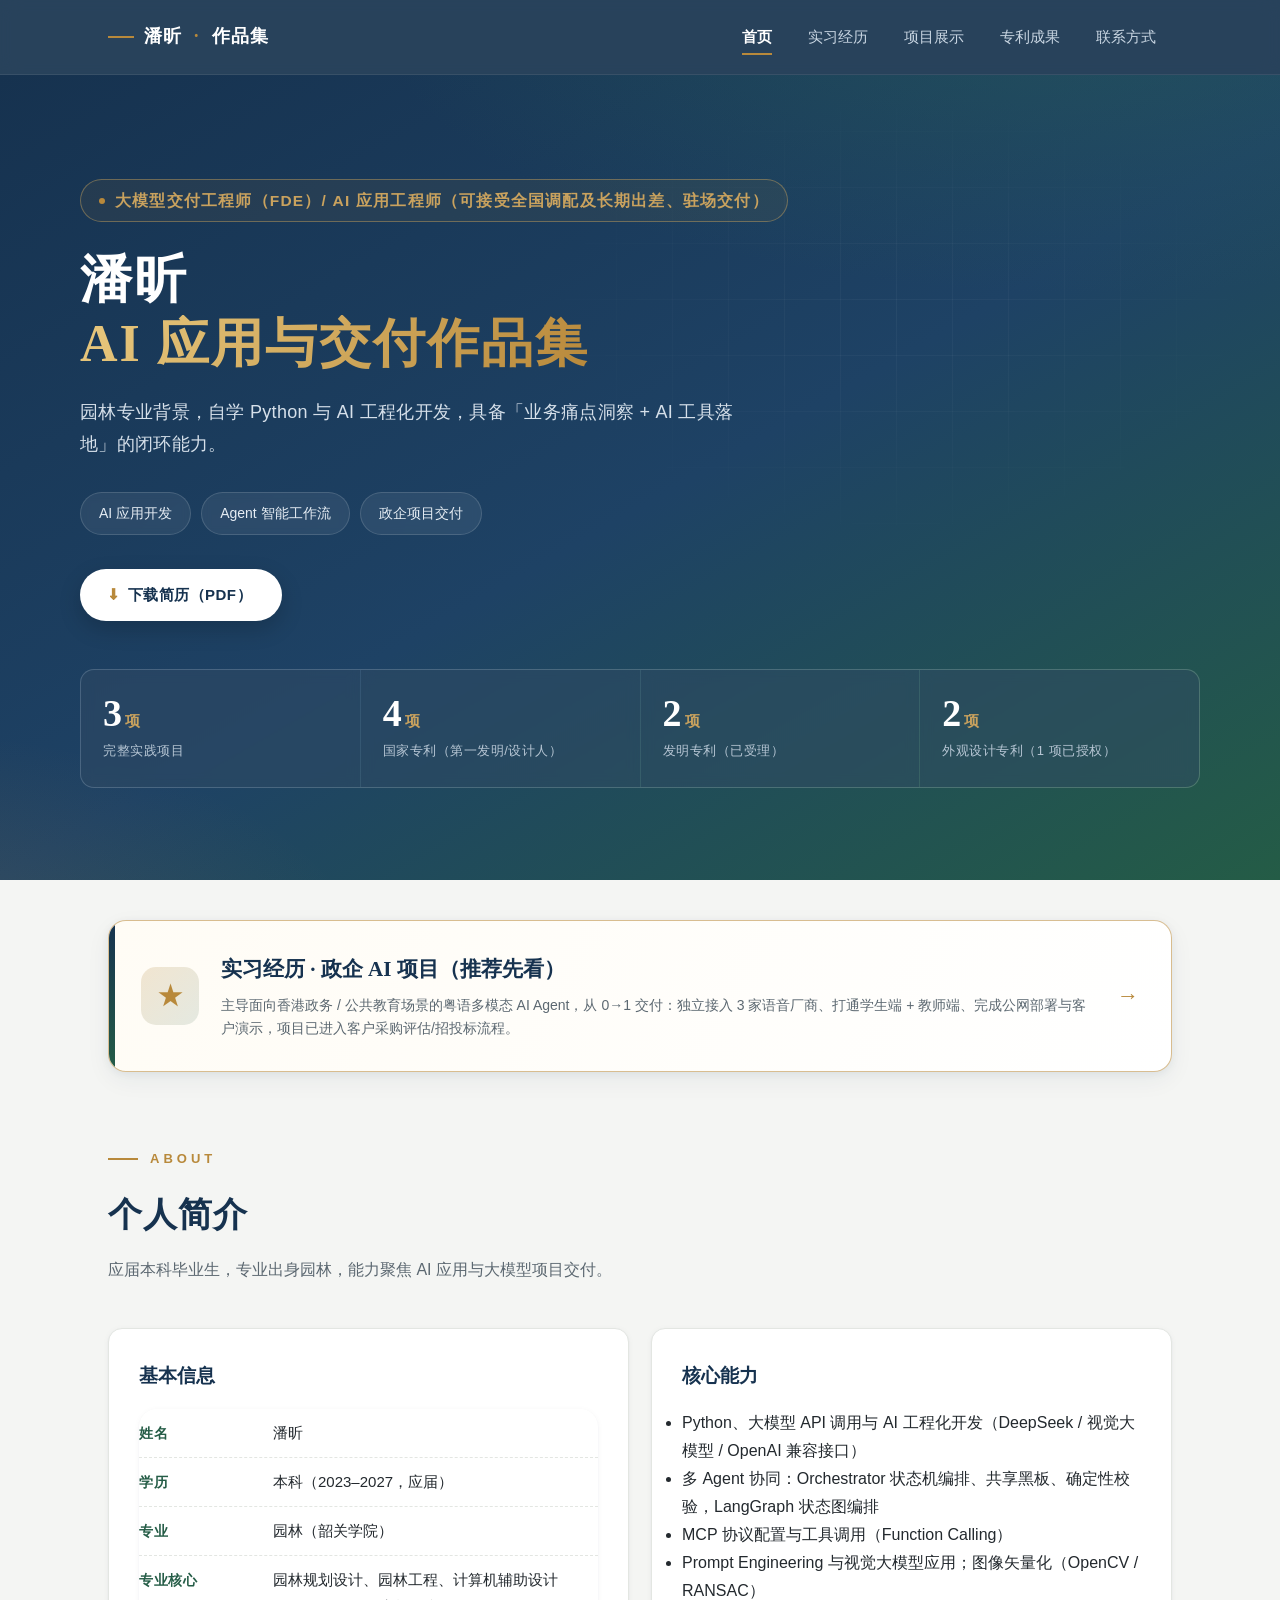
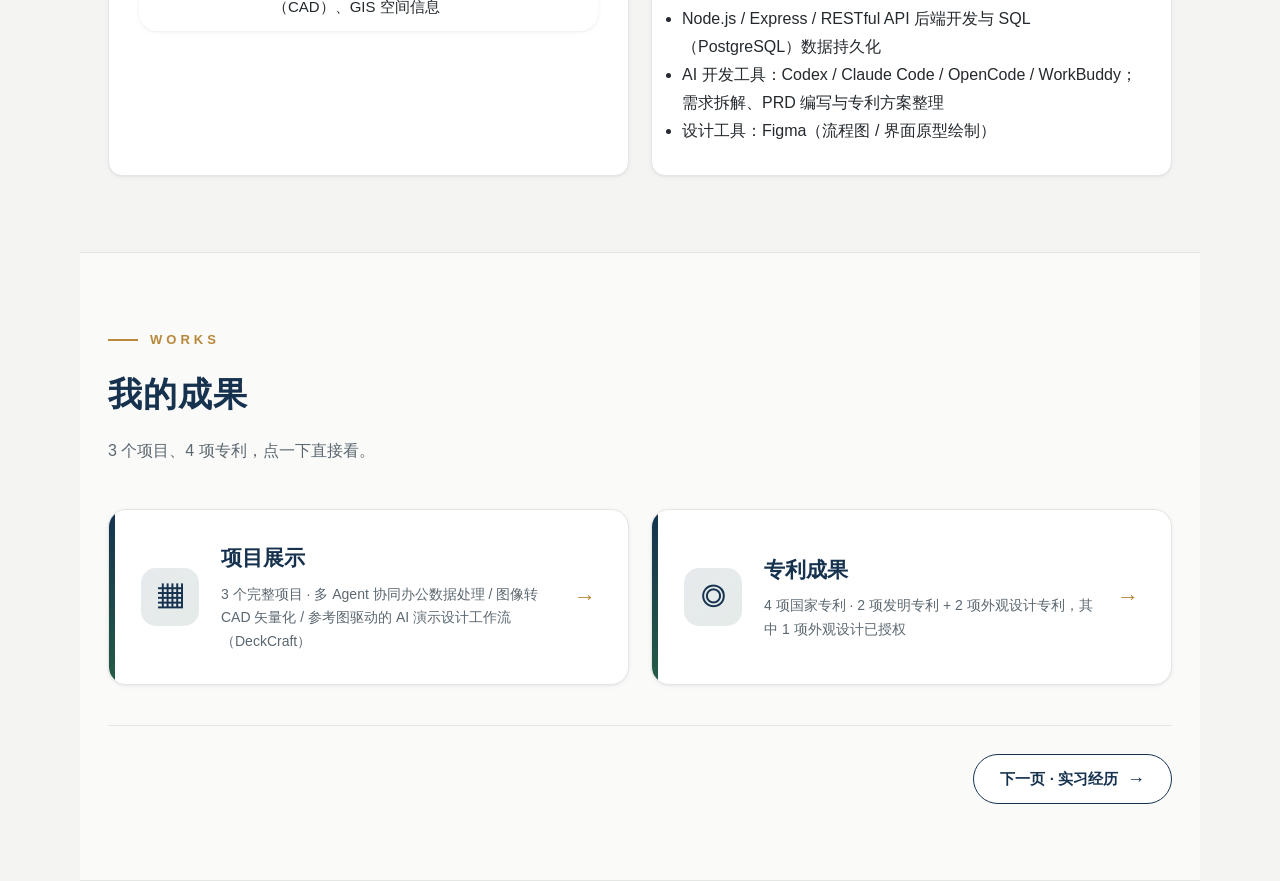
==== index.html @ 8ccd8de8 "Add files via upload" ====
<!DOCTYPE html>
<html lang="zh-CN">
<head>
<meta charset="UTF-8">
<meta name="viewport" content="width=device-width, initial-scale=1.0">
<title>潘昕 · AI 应用与交付作品集</title>
<link rel="stylesheet" href="style.css">
</head>
<body>

<nav class="nav">
  <div class="nav-inner">
    <div class="brand">潘昕<span>·</span>作品集</div>
    <div class="nav-links">
      <a href="index.html" class="active">首页</a>
      <a href="internship.html">实习经历</a>
      <a href="projects.html">项目展示</a>
      <a href="patents.html">专利成果</a>
      <a href="contact.html">联系方式</a>
    </div>
    <span class="page-ind">首页</span>
  </div>
</nav>

<header class="hero">
  <div class="hero-inner">
    <span class="tag">大模型交付工程师（FDE）/ AI 应用工程师（可接受全国调配及长期出差、驻场交付）</span>
    <h1>潘昕<br><span class="accent">AI 应用与交付作品集</span></h1>
    <p class="lead">园林专业背景，自学 Python 与 AI 工程化开发，具备「业务痛点洞察 + AI 工具落地」的闭环能力。</p>
    <div class="keys">
      <span>AI 应用开发</span>
      <span>Agent 智能工作流</span>
      <span>政企项目交付</span>
    </div>
    <div class="hero-actions">
      <a class="hero-btn" href="resume.pdf" download><span class="ic">⬇</span> 下载简历（PDF）</a>
    </div>
    <div class="facts">
      <div><div class="n">3<em>项</em></div><div class="l">完整实践项目</div></div>
      <div><div class="n">4<em>项</em></div><div class="l">国家专利（第一发明/设计人）</div></div>
      <div><div class="n">2<em>项</em></div><div class="l">发明专利（已受理）</div></div>
      <div><div class="n">2<em>项</em></div><div class="l">外观设计专利（1 项已授权）</div></div>
    </div>
  </div>
</header>

<section class="section reveal" style="padding-top:40px;padding-bottom:0;">
  <a class="entry-card" href="internship.html" style="border-color:rgba(184,137,59,.55);box-shadow:var(--shadow-md);background:linear-gradient(120deg,#FFFCF5,#FFFFFF);">
    <div class="ec-ico" style="background:linear-gradient(135deg,rgba(184,137,59,.2),rgba(36,92,70,.12));color:var(--gold);">&#9733;</div>
    <div class="ec-body">
      <h3>实习经历 · 政企 AI 项目（推荐先看）</h3>
      <p>主导面向香港政务 / 公共教育场景的粤语多模态 AI Agent，从 0→1 交付：独立接入 3 家语音厂商、打通学生端 + 教师端、完成公网部署与客户演示，项目已进入客户采购评估/招投标流程。</p>
    </div>
    <div class="ec-arw">&rarr;</div>
  </a>
</section>

<section class="section reveal">
  <div class="section-head">
    <div class="kicker">ABOUT</div>
    <h2>个人简介</h2>
    <p class="sub">应届本科毕业生，专业出身园林，能力聚焦 AI 应用与大模型项目交付。</p>
  </div>

  <div class="grid-2">
    <div class="card">
      <h3 style="color:var(--blue);margin-bottom:16px;font-family:var(--serif);font-size:19px;">基本信息</h3>
      <div class="project basic" style="border:none;margin:0;background:transparent;"><div class="pbody" style="padding:0;">
        <div class="row"><div class="lab">姓名</div><div class="val">潘昕</div></div>
        <div class="row"><div class="lab">学历</div><div class="val">本科（2023–2027，应届）</div></div>
        <div class="row"><div class="lab">专业</div><div class="val">园林（韶关学院）</div></div>
        <div class="row"><div class="lab">专业核心</div><div class="val">园林规划设计、园林工程、计算机辅助设计（CAD）、GIS 空间信息</div></div>
      </div></div>
    </div>
    <div class="card">
      <h3 style="color:var(--blue);margin-bottom:16px;font-family:var(--serif);font-size:19px;">核心能力</h3>
      <ul style="margin-left:0;">
        <li>Python、大模型 API 调用与 AI 工程化开发（DeepSeek / 视觉大模型 / OpenAI 兼容接口）</li>
        <li>多 Agent 协同：Orchestrator 状态机编排、共享黑板、确定性校验，LangGraph 状态图编排</li>
        <li>MCP 协议配置与工具调用（Function Calling）</li>
        <li>Prompt Engineering 与视觉大模型应用；图像矢量化（OpenCV / RANSAC）</li>
        <li>Node.js / Express / RESTful API 后端开发与 SQL（PostgreSQL）数据持久化</li>
        <li>AI 开发工具：Codex / Claude Code / OpenCode / WorkBuddy；需求拆解、PRD 编写与专利方案整理</li>
        <li>设计工具：Figma（流程图 / 界面原型绘制）</li>
      </ul>
    </div>
  </div>
</section>

<section class="section reveal" style="background:rgba(255,255,255,.55);border-top:1px solid var(--line);border-bottom:1px solid var(--line);">
  <div class="section-head">
    <div class="kicker">WORKS</div>
    <h2>我的成果</h2>
    <p class="sub">3 个项目、4 项专利，点一下直接看。</p>
  </div>
  <div class="entry-cards">
    <a class="entry-card" href="projects.html">
      <div class="ec-ico">▦</div>
      <div class="ec-body">
        <h3>项目展示</h3>
        <p>3 个完整项目 · 多 Agent 协同办公数据处理 / 图像转 CAD 矢量化 / 参考图驱动的 AI 演示设计工作流（DeckCraft）</p>
      </div>
      <div class="ec-arw">→</div>
    </a>
    <a class="entry-card" href="patents.html">
      <div class="ec-ico">◎</div>
      <div class="ec-body">
        <h3>专利成果</h3>
        <p>4 项国家专利 · 2 项发明专利 + 2 项外观设计专利，其中 1 项外观设计已授权</p>
      </div>
      <div class="ec-arw">→</div>
    </a>
  </div>

  <div class="back-home" style="display:flex;justify-content:flex-end;">
    <a href="internship.html">下一页 · 实习经历 <span class="arw">→</span></a>
  </div>
</section>

<script>
// 滚动显现
(function(){
  var els=document.querySelectorAll('.reveal');
  if(!('IntersectionObserver' in window)){els.forEach(function(e){e.classList.add('in');});return;}
  var io=new IntersectionObserver(function(es){
    es.forEach(function(x){if(x.isIntersecting){x.target.classList.add('in');io.unobserve(x.target);}});
  },{threshold:.12});
  els.forEach(function(e){io.observe(e);});
})();
</script>

<nav class="bottom-nav">
  <a href="index.html" class="active"><span class="bi">⌂</span>首页</a>
  <a href="internship.html"><span class="bi">◈</span>实习</a>
  <a href="projects.html"><span class="bi">▦</span>项目</a>
  <a href="patents.html"><span class="bi">◎</span>专利</a>
  <a href="contact.html"><span class="bi">✉</span>联系</a>
</nav>

</body>
</html>
---- style.css ----
/* ============================================================
   潘昕 · AI 应用开发作品集（市场版）  设计系统
   风格：照搬国企作品集「深蓝 #16324F / 墨绿 #245C46 / 金 #B8893B / 米白底」
   说明：类名与市场站 HTML 一致，仅替换视觉定义；国企站文件未改动
   ============================================================ */
:root{
  --blue:#16324F;
  --blue-2:#1F4468;
  --blue-soft:#2A5578;
  --green:#245C46;
  --green-2:#2E7057;
  --gold:#B8893B;
  --gold-soft:#C9A25E;
  --bg:#F4F5F3;
  --bg-warm:#FAF8F4;
  --card:#FFFFFF;
  --line:#E3E6E2;
  --line-soft:#EDEFEA;
  --text:#23292E;
  --muted:#5C6871;
  --muted-2:#8B95A0;
  --maxw:1120px;
  --radius:14px;
  --serif:"Noto Serif SC","Source Han Serif SC","SimSun",Georgia,"Times New Roman",serif;
  --sans:"Microsoft YaHei","PingFang SC","Hiragino Sans GB","Source Han Sans CN",sans-serif;
  --shadow-sm:0 1px 2px rgba(22,50,79,.05),0 1px 6px rgba(22,50,79,.04);
  --shadow-md:0 2px 8px rgba(22,50,79,.06),0 8px 24px rgba(22,50,79,.06);
  --shadow-lg:0 6px 18px rgba(22,50,79,.08),0 18px 48px rgba(22,50,79,.10);
}
*{box-sizing:border-box;margin:0;padding:0;}
html{scroll-behavior:smooth;}
body{
  font-family:var(--sans);
  color:var(--text);
  background:var(--bg);
  line-height:1.75;
  -webkit-font-smoothing:antialiased;
  text-rendering:optimizeLegibility;
}
a{color:inherit;text-decoration:none;}
img{max-width:100%;display:block;}
::selection{background:var(--blue);color:#fff;}

/* ============ 顶部导航 ============ */
.nav{
  position:sticky;top:0;z-index:60;
  background:rgba(22,50,79,.92);
  backdrop-filter:blur(10px) saturate(140%);
  -webkit-backdrop-filter:blur(10px) saturate(140%);
  border-bottom:1px solid rgba(255,255,255,.08);
}
.nav-inner{
  max-width:var(--maxw);margin:0 auto;
  display:flex;align-items:center;justify-content:space-between;
  padding:15px 28px;
}
.brand{
  color:#fff;font-size:18px;font-weight:700;letter-spacing:1px;
  font-family:var(--serif);display:flex;align-items:center;gap:10px;
}
.brand::before{
  content:"";width:26px;height:2px;background:var(--gold);display:inline-block;
}
.brand span{color:var(--gold);margin:0 2px;}
.nav-links{display:flex;gap:4px;}
.nav-links a{
  position:relative;color:#C9D6E2;font-size:15px;padding:9px 16px;border-radius:8px;
  transition:color .25s;
}
.nav-links a::after{
  content:"";position:absolute;left:16px;right:16px;bottom:4px;height:2px;
  background:var(--gold);transform:scaleX(0);transform-origin:left;
  transition:transform .28s cubic-bezier(.2,.7,.3,1);
}
.nav-links a:hover{color:#fff;}
.nav-links a:hover::after,.nav-links a.active::after{transform:scaleX(1);}
.nav-links a.active{color:#fff;font-weight:600;}

/* ============ Hero 首页主视觉 ============ */
.hero{
  position:relative;overflow:hidden;color:#fff;
  background:
    radial-gradient(1200px 500px at 85% -10%,rgba(46,112,87,.35),transparent 60%),
    radial-gradient(900px 420px at -10% 110%,rgba(184,137,59,.18),transparent 55%),
    linear-gradient(150deg,#16324F 0%,#1E4265 52%,#245C46 100%);
  padding:104px 28px 92px;
}
.hero::before{
  content:"";position:absolute;inset:0;pointer-events:none;
  background-image:
    linear-gradient(rgba(255,255,255,.045) 1px,transparent 1px),
    linear-gradient(90deg,rgba(255,255,255,.045) 1px,transparent 1px);
  background-size:56px 56px;
  mask-image:radial-gradient(closest-side at 70% 30%,#000,transparent);
}
.hero-inner{max-width:var(--maxw);margin:0 auto;position:relative;}
.hero .tag{
  display:inline-flex;align-items:center;gap:10px;font-size:15.5px;letter-spacing:1.2px;
  color:var(--gold-soft);font-weight:600;
  border:1px solid rgba(200,162,94,.45);
  padding:7px 18px;border-radius:999px;margin-bottom:26px;background:rgba(184,137,59,.08);
}
.hero .tag::before{content:"";width:6px;height:6px;border-radius:50%;background:var(--gold);}
.hero h1{
  font-family:var(--serif);
  font-size:52px;line-height:1.22;font-weight:800;letter-spacing:2px;
}
.hero h1 .accent{
  background:linear-gradient(120deg,#E8C87E,#B8893B);
  -webkit-background-clip:text;background-clip:text;color:transparent;
}
.hero p.lead{
  font-size:18px;color:#D6E0EA;margin-top:22px;max-width:660px;font-weight:300;letter-spacing:.3px;
}
.hero .keys{display:flex;flex-wrap:wrap;gap:10px;margin-top:32px;}
.hero .keys span{
  background:rgba(255,255,255,.07);border:1px solid rgba(255,255,255,.14);
  color:#E6EDF4;font-size:14px;padding:8px 18px;border-radius:999px;
  backdrop-filter:blur(4px);transition:.25s;
}
.hero .keys span:hover{background:rgba(255,255,255,.14);border-color:rgba(200,162,94,.5);}
.hero .facts{
  display:grid;grid-template-columns:repeat(4,1fr);gap:1px;
  margin-top:48px;background:rgba(255,255,255,.10);
  border:1px solid rgba(255,255,255,.10);border-radius:var(--radius);
  overflow:hidden;
}
.hero .facts>div{
  background:rgba(22,50,79,.42);backdrop-filter:blur(6px);
  padding:24px 22px;transition:background .3s;
}
.hero .facts>div:hover{background:rgba(36,92,70,.5);}
.hero .facts .n{
  font-family:var(--serif);font-size:38px;font-weight:800;color:#fff;line-height:1;
  display:flex;align-items:baseline;gap:3px;
}
.hero .facts .n em{font-style:normal;font-size:15px;color:var(--gold-soft);font-family:var(--sans);font-weight:600;}
.hero .facts .l{font-size:13px;color:#B7C6D4;margin-top:8px;letter-spacing:.5px;}

/* ============ 通用区块 ============ */
.section{max-width:var(--maxw);margin:0 auto;padding:76px 28px;}
.section-head{margin-bottom:44px;max-width:760px;}
.section-head .kicker{
  color:var(--gold);font-size:13px;letter-spacing:4px;font-weight:700;
  display:flex;align-items:center;gap:12px;
}
.section-head .kicker::before{content:"";width:30px;height:2px;background:var(--gold);}
.section-head h2{
  font-family:var(--serif);font-size:34px;color:var(--blue);
  margin-top:14px;font-weight:800;letter-spacing:1px;
}
.section-head .sub{color:var(--muted);margin-top:12px;font-size:16px;}

/* ============ 卡片 ============ */
.card{
  background:var(--card);border:1px solid var(--line);border-radius:var(--radius);
  padding:30px;box-shadow:var(--shadow-sm);transition:box-shadow .3s,transform .3s;
}
.card:hover{box-shadow:var(--shadow-md);}
.grid-2{display:grid;grid-template-columns:repeat(2,1fr);gap:22px;}
.grid-3{display:grid;grid-template-columns:repeat(3,1fr);gap:20px;}
.grid-4{display:grid;grid-template-columns:repeat(4,1fr);gap:18px;}

/* 能力矩阵 */
.ability{
  background:var(--card);border:1px solid var(--line);border-radius:var(--radius);
  padding:28px 26px;box-shadow:var(--shadow-sm);position:relative;overflow:hidden;
  transition:transform .3s,box-shadow .3s;
}
.ability::before{
  content:"";position:absolute;top:0;left:0;right:0;height:3px;
  background:linear-gradient(90deg,var(--blue),var(--green));
  transform:scaleX(0);transform-origin:left;transition:transform .35s;
}
.ability:hover{transform:translateY(-4px);box-shadow:var(--shadow-md);}
.ability:hover::before{transform:scaleX(1);}
.ability .ico{
  width:50px;height:50px;border-radius:12px;display:flex;align-items:center;
  justify-content:center;font-size:20px;margin-bottom:18px;font-weight:800;
  background:linear-gradient(135deg,rgba(22,50,79,.1),rgba(36,92,70,.12));
  color:var(--blue);font-family:var(--serif);
}
.ability h3{font-size:17px;color:var(--blue);margin-bottom:9px;font-weight:700;}
.ability p{font-size:14px;color:var(--muted);line-height:1.7;}

/* ============ 项目区块（左侧锚点） ============ */
.project{
  position:relative;background:var(--card);border:1px solid var(--line);
  border-radius:18px;overflow:hidden;margin-bottom:40px;box-shadow:var(--shadow-sm);
  transition:box-shadow .35s;
}
.project:hover{box-shadow:var(--shadow-lg);}
.project::before{
  content:"";position:absolute;top:0;bottom:0;left:0;width:6px;
  background:linear-gradient(180deg,var(--blue),var(--green));
}
.project .ph{
  display:flex;align-items:center;gap:20px;
  padding:28px 34px 22px;
  background:linear-gradient(120deg,#16324F 0%,#1E4265 70%,#20504A 100%);
  color:#fff;position:relative;overflow:hidden;
}
.project .ph::after{
  content:"";position:absolute;right:-40px;top:-40px;width:180px;height:180px;border-radius:50%;
  background:radial-gradient(circle,rgba(184,137,59,.25),transparent 70%);
}
.project .ph .no{
  font-family:var(--serif);font-size:52px;font-weight:800;line-height:.9;
  color:transparent;-webkit-text-stroke:1.5px rgba(232,200,126,.85);
  flex-shrink:0;
}
.project .ph h3{font-family:var(--serif);font-size:23px;font-weight:800;letter-spacing:.5px;position:relative;z-index:1;}
.project .ph .ptag{
  margin-left:auto;font-size:12.5px;color:#D4C39A;letter-spacing:1px;
  border:1px solid rgba(212,195,154,.4);padding:5px 14px;border-radius:999px;
  background:rgba(184,137,59,.1);flex-shrink:0;position:relative;z-index:1;
}
.project .pbody{padding:30px 34px 34px;}

/* 信息行 */
.project .row{
  display:grid;grid-template-columns:118px 1fr;gap:16px;
  padding:11px 0;border-bottom:1px dashed var(--line);
}
.project .row:last-of-type{border-bottom:none;}
.project .row .lab{
  font-size:13.5px;font-weight:700;color:var(--green);
  display:flex;align-items:flex-start;gap:8px;padding-top:2px;letter-spacing:.5px;
}
.project .row .lab::before{
  content:"";width:7px;height:7px;border-radius:2px;background:var(--gold);
  margin-top:7px;flex-shrink:0;transform:rotate(45deg);
}
/* 基本信息卡：仅去除左侧竖线与标签金块，文字保留 */
.basic::before{display:none;}
.basic .row .lab::before{display:none;}
.project .row .val{font-size:15px;color:var(--text);}
.project ul{margin:6px 0 0 4px;list-style:none;}
.project ul li{
  font-size:15px;color:var(--text);margin:6px 0;padding-left:20px;position:relative;
}
.project ul li::before{
  content:"▸";position:absolute;left:0;color:var(--gold);font-weight:700;
}

/* 图片 / 视频 */
.imgs{display:grid;grid-template-columns:repeat(2,1fr);gap:18px;margin-top:26px;}
.imgs.single{grid-template-columns:1fr;}
.img-box{
  border:1px solid var(--line);border-radius:12px;overflow:hidden;background:#fff;
  box-shadow:var(--shadow-sm);transition:transform .3s,box-shadow .3s;
}
.img-box:hover{transform:translateY(-3px);box-shadow:var(--shadow-md);}
.img-box img{display:block;width:100%;height:auto;max-height:460px;object-fit:contain;background:#F0F2EE;}
.img-box figcaption{
  font-size:13px;color:var(--muted);padding:10px 14px;background:var(--bg-warm);
  border-top:1px solid var(--line-soft);display:flex;align-items:center;gap:8px;
}
.img-box figcaption::before{content:"";width:5px;height:5px;border-radius:50%;background:var(--green);}
.video-box{
  margin-top:26px;border:1px solid var(--line);border-radius:12px;overflow:hidden;
  background:#0C1B2A;box-shadow:var(--shadow-md);
}
.video-box video{display:block;width:100%;height:auto;max-height:520px;background:#000;}
.video-box figcaption{
  font-size:13px;color:#9DB0C2;padding:11px 16px;background:#0C1B2A;
  border-top:1px solid rgba(255,255,255,.08);display:flex;align-items:center;gap:8px;
}
.video-box figcaption::before{content:"▶";color:var(--gold-soft);font-size:11px;}

/* 下载按钮 */
.dl-btn{
  display:inline-flex;align-items:center;gap:9px;margin-top:16px;
  color:#fff;background:linear-gradient(120deg,var(--green),var(--green-2));
  font-size:14px;font-weight:700;padding:11px 24px;border-radius:999px;
  transition:transform .25s,box-shadow .25s;box-shadow:0 4px 12px rgba(36,92,70,.25);
}
.dl-btn:hover{transform:translateY(-2px);box-shadow:0 8px 20px rgba(36,92,70,.32);}
.dl-btn .ic{font-size:15px;}

/* 返回首页 */
.back-home{margin-top:40px;padding-top:28px;border-top:1px solid var(--line);text-align:center;}
.back-home a{
  display:inline-flex;align-items:center;gap:9px;
  color:var(--blue);font-size:15px;font-weight:700;
  padding:11px 26px;border:1.5px solid var(--blue);border-radius:999px;
  transition:.25s;background:#fff;
}
.back-home a:hover{background:var(--blue);color:#fff;transform:translateY(-2px);box-shadow:var(--shadow-md);}
.back-home a .arw{font-size:18px;line-height:1;font-weight:400;}

/* ============ 专利卡片 ============ */
.patent{
  display:grid;grid-template-columns:76px 1fr;gap:22px;align-items:start;
  background:var(--card);border:1px solid var(--line);border-radius:var(--radius);
  padding:26px 30px;margin-bottom:18px;box-shadow:var(--shadow-sm);
  position:relative;overflow:hidden;transition:transform .3s,box-shadow .3s;
}
.patent::after{
  content:"";position:absolute;top:0;right:0;width:120px;height:100%;
  background:linear-gradient(90deg,transparent,rgba(184,137,59,.05));pointer-events:none;
}
.patent:hover{transform:translateY(-3px);box-shadow:var(--shadow-md);}
.patent .badge{
  width:76px;height:76px;border-radius:16px;
  background:linear-gradient(135deg,rgba(184,137,59,.16),rgba(184,137,59,.06));
  border:1.5px solid rgba(184,137,59,.4);
  color:var(--gold);font-weight:800;font-size:26px;font-family:var(--serif);
  display:flex;align-items:center;justify-content:center;
}
.patent h3{font-size:18px;color:var(--blue);font-family:var(--serif);font-weight:800;letter-spacing:.3px;}
.patent .meta{font-size:14px;color:var(--muted);margin-top:8px;line-height:1.7;}
.patent .meta b{color:var(--green);font-weight:700;}
.patent .meta .ano{
  font-family:var(--serif);color:var(--blue);font-weight:700;letter-spacing:.5px;
}
.patent .desc{font-size:14.5px;color:var(--text);margin-top:11px;line-height:1.75;}

/* 分组小标题 */
.group-title{
  font-family:var(--serif);color:var(--blue);font-size:21px;font-weight:800;
  margin:12px 0 20px;display:flex;align-items:center;gap:14px;letter-spacing:.5px;
}
.group-title::after{content:"";flex:1;height:1px;background:linear-gradient(90deg,var(--line),transparent);}
.group-title .cnt{
  font-family:var(--sans);font-size:12.5px;color:var(--gold);font-weight:700;
  background:rgba(184,137,59,.12);padding:4px 12px;border-radius:999px;letter-spacing:1px;
}

/* ============ 联系页 ============ */
.contact-card{
  background:var(--card);border:1px solid var(--line);border-radius:18px;
  padding:44px 40px;max-width:660px;margin:0 auto;text-align:center;
  box-shadow:var(--shadow-md);position:relative;overflow:hidden;
}
.contact-card::before{
  content:"";position:absolute;top:0;left:0;right:0;height:5px;
  background:linear-gradient(90deg,var(--blue),var(--green),var(--gold));
}
.contact-card .avatar{
  width:92px;height:92px;border-radius:50%;margin:0 auto 20px;
  background:linear-gradient(135deg,var(--blue),var(--green));color:#fff;
  display:flex;align-items:center;justify-content:center;font-size:36px;font-weight:800;
  font-family:var(--serif);box-shadow:0 8px 24px rgba(22,50,79,.28);
  border:3px solid #fff;outline:1.5px solid var(--line);
}
.contact-card h2{font-family:var(--serif);font-size:30px;color:var(--blue);font-weight:800;letter-spacing:2px;}
.contact-card .role{color:var(--gold);font-size:14px;font-weight:700;margin-top:8px;letter-spacing:1.5px;}
.contact-card .line{
  font-size:16px;color:var(--text);margin:0;padding:13px 0;
  border-bottom:1px dashed var(--line);display:flex;justify-content:center;gap:4px;
}
.contact-card .line:last-of-type{border-bottom:none;}
.contact-card .line b{color:var(--muted-2);font-weight:600;display:inline-block;width:92px;text-align:right;margin-right:14px;font-size:14px;letter-spacing:1px;}
.contact-card .line span,.contact-card .line a{flex:0 1 auto;text-align:left;}
.contact-card a.mail{color:var(--blue);border-bottom:1.5px solid var(--gold);font-weight:600;transition:.2s;}
.contact-card a.mail:hover{color:var(--gold);}

/* 自评卡 */
.quote-card{
  max-width:660px;margin:26px auto 0;background:var(--bg-warm);
  border:1px solid var(--line);border-left:5px solid var(--green);
  border-radius:12px;padding:28px 30px;box-shadow:var(--shadow-sm);
}
.quote-card h3{
  color:var(--green);font-family:var(--serif);font-size:18px;font-weight:800;
  margin-bottom:12px;display:flex;align-items:center;gap:10px;letter-spacing:1px;
}
.quote-card h3::before{content:"“";font-size:34px;color:var(--gold);line-height:0;font-family:var(--serif);}
.quote-card p{font-size:15px;color:var(--text);line-height:1.9;}

/* CTA 按钮 */
.cta{
  display:inline-flex;align-items:center;gap:10px;
  background:linear-gradient(120deg,var(--blue),var(--blue-2));color:#fff;
  padding:16px 40px;border-radius:12px;font-size:16px;font-weight:700;letter-spacing:1px;
  box-shadow:0 8px 24px rgba(22,50,79,.28);transition:transform .28s,box-shadow .28s;
}
.cta:hover{transform:translateY(-3px);box-shadow:0 14px 34px rgba(22,50,79,.36);}
.cta .arw{transition:transform .28s;}
.cta:hover .arw{transform:translateX(5px);}

/* ============ 页脚 ============ */
.footer{
  background:var(--blue);color:#9FB0C0;font-size:13px;text-align:center;
  padding:30px 28px;letter-spacing:.5px;border-top:3px solid var(--gold);
}
.footer b{color:#DCE6EF;font-weight:600;}

/* ============ 滚动显现动效 ============ */
.reveal{opacity:0;transform:translateY(24px);transition:opacity .7s ease,transform .7s ease;}
.reveal.in{opacity:1;transform:none;}

/* ============ 响应式 ============ */
@media (max-width:880px){
  .hero{padding:72px 22px 60px;}
  .hero h1{font-size:36px;}
  .hero .facts{grid-template-columns:repeat(2,1fr);}
  .section{padding:56px 20px;}
  .section-head h2{font-size:27px;}
  .grid-2,.grid-3,.grid-4{grid-template-columns:1fr;}
  .imgs{grid-template-columns:1fr;}
  .project .ph{flex-wrap:wrap;gap:12px;padding:24px 22px 18px;}
  .project .ph .no{font-size:40px;}
  .project .ph h3{font-size:19px;}
  .project .pbody{padding:24px 22px 26px;}
  .project .row{grid-template-columns:1fr;gap:5px;padding:12px 0;}
  .patent{grid-template-columns:1fr;gap:16px;}
  .patent .badge{width:60px;height:60px;font-size:22px;}
  .nav-links a{padding:8px 10px;font-size:13px;}
  .contact-card{padding:34px 24px;}
  .contact-card .line{flex-direction:column;text-align:center;gap:2px;}
  .contact-card .line b{width:auto;text-align:center;margin-right:0;}
}

/* ============ 打印样式（央国企 HR 可能打印） ============ */
@media print{
  .nav,.bottom-nav,.back-home,.dl-btn,.cta{display:none !important;}
  body{background:#fff;color:#000;}
  .hero{background:#16324F !important;-webkit-print-color-adjust:exact;print-color-adjust:exact;padding:40px 0;}
  .section{padding:24px 0;}
  .project,.card,.patent,.contact-card{box-shadow:none;border:1px solid #bbb;break-inside:avoid;}
  .reveal{opacity:1 !important;transform:none !important;}
  a{color:#000;}
}

/* ============ 技术栈 chip（深蓝+金主题补充，市场站「技术实现」用） ============ */
.techchips{display:flex;flex-wrap:wrap;gap:8px;margin-top:4px;}
.techchips .chip{
  font-size:13px;font-weight:600;color:var(--blue);
  background:rgba(22,50,79,.06);
  border:1px solid rgba(22,50,79,.18);
  padding:5px 13px;border-radius:999px;
  transition:background .25s,border-color .25s,color .25s;
}
.techchips .chip:hover{background:rgba(184,137,59,.12);border-color:rgba(184,137,59,.5);color:var(--green);}

/* 项目首图（深蓝+金主题；市场站已按需移除该元素，保留规则以防残留） */
.project .heroimg{margin:22px 0 4px;}
.project .heroimg img{width:100%;height:auto;max-height:520px;object-fit:contain;border-radius:12px;background:#fff;border:1px solid var(--line);}

/* ============ 首页成果入口大卡 ============ */
.entry-cards{display:grid;grid-template-columns:repeat(2,1fr);gap:22px;}
.entry-card{
  position:relative;display:flex;align-items:center;gap:22px;
  background:var(--card);border:1px solid var(--line);border-radius:18px;
  padding:30px 32px;box-shadow:var(--shadow-sm);color:inherit;text-decoration:none;
  overflow:hidden;transition:transform .3s,box-shadow .3s;
}
.entry-card::before{
  content:"";position:absolute;left:0;top:0;bottom:0;width:6px;
  background:linear-gradient(180deg,var(--blue),var(--green));
}
.entry-card:hover{transform:translateY(-4px);box-shadow:var(--shadow-lg);}
.entry-card .ec-ico{
  flex-shrink:0;width:58px;height:58px;border-radius:15px;
  display:flex;align-items:center;justify-content:center;
  font-size:24px;font-weight:800;color:var(--blue);font-family:var(--serif);
  background:linear-gradient(135deg,rgba(22,50,79,.1),rgba(36,92,70,.12));
}
.entry-card .ec-body{flex:1;min-width:0;}
.entry-card h3{font-family:var(--serif);font-size:21px;color:var(--blue);font-weight:800;margin-bottom:6px;}
.entry-card p{font-size:14px;color:var(--muted);line-height:1.7;}
.entry-card .ec-arw{margin-left:auto;font-size:22px;color:var(--gold);flex-shrink:0;transition:transform .3s;}
.entry-card:hover .ec-arw{transform:translateX(6px);}

/* ============ 移动端底部导航（桌面隐藏，手机显示） ============ */
.bottom-nav{
  display:none;position:fixed;left:0;right:0;bottom:0;z-index:80;
  background:rgba(22,50,79,.97);backdrop-filter:blur(10px);-webkit-backdrop-filter:blur(10px);
  border-top:1px solid rgba(255,255,255,.1);
  padding:6px 10px calc(6px + env(safe-area-inset-bottom,0px));
}
.bottom-nav a{
  flex:1;display:flex;flex-direction:column;align-items:center;gap:3px;
  color:#9FB0C0;font-size:12px;padding:8px 0;text-decoration:none;border-radius:10px;
  transition:color .2s;
}
.bottom-nav a .bi{font-size:19px;line-height:1;}
.bottom-nav a.active{color:#fff;font-weight:600;}
.bottom-nav a.active .bi{color:var(--gold);}

.page-ind{display:none;color:#fff;font-size:15px;font-weight:600;letter-spacing:1px;font-family:var(--serif);}

@media (max-width:880px){
  .nav-links{display:none !important;}
  .page-ind{display:inline-block;}
  .bottom-nav{display:flex;}
  body{padding-bottom:70px;}
  .entry-cards{grid-template-columns:1fr;}
  .entry-card{padding:24px 22px;gap:16px;}
  .entry-card h3{font-size:19px;}
}

/* ============ 首页 hero 按钮（下载简历） ============ */
.hero-actions{margin-top:34px;display:flex;gap:14px;flex-wrap:wrap;}
.hero-btn{
  display:inline-flex;align-items:center;gap:9px;
  background:#FFFFFF;color:#16324F;
  font-size:15px;font-weight:700;padding:13px 30px;border-radius:999px;letter-spacing:.5px;
  box-shadow:0 8px 22px rgba(0,0,0,.18);transition:transform .25s,box-shadow .25s;
}
.hero-btn:hover{transform:translateY(-2px);box-shadow:0 12px 30px rgba(0,0,0,.26);}
.hero-btn .ic{color:var(--gold);}
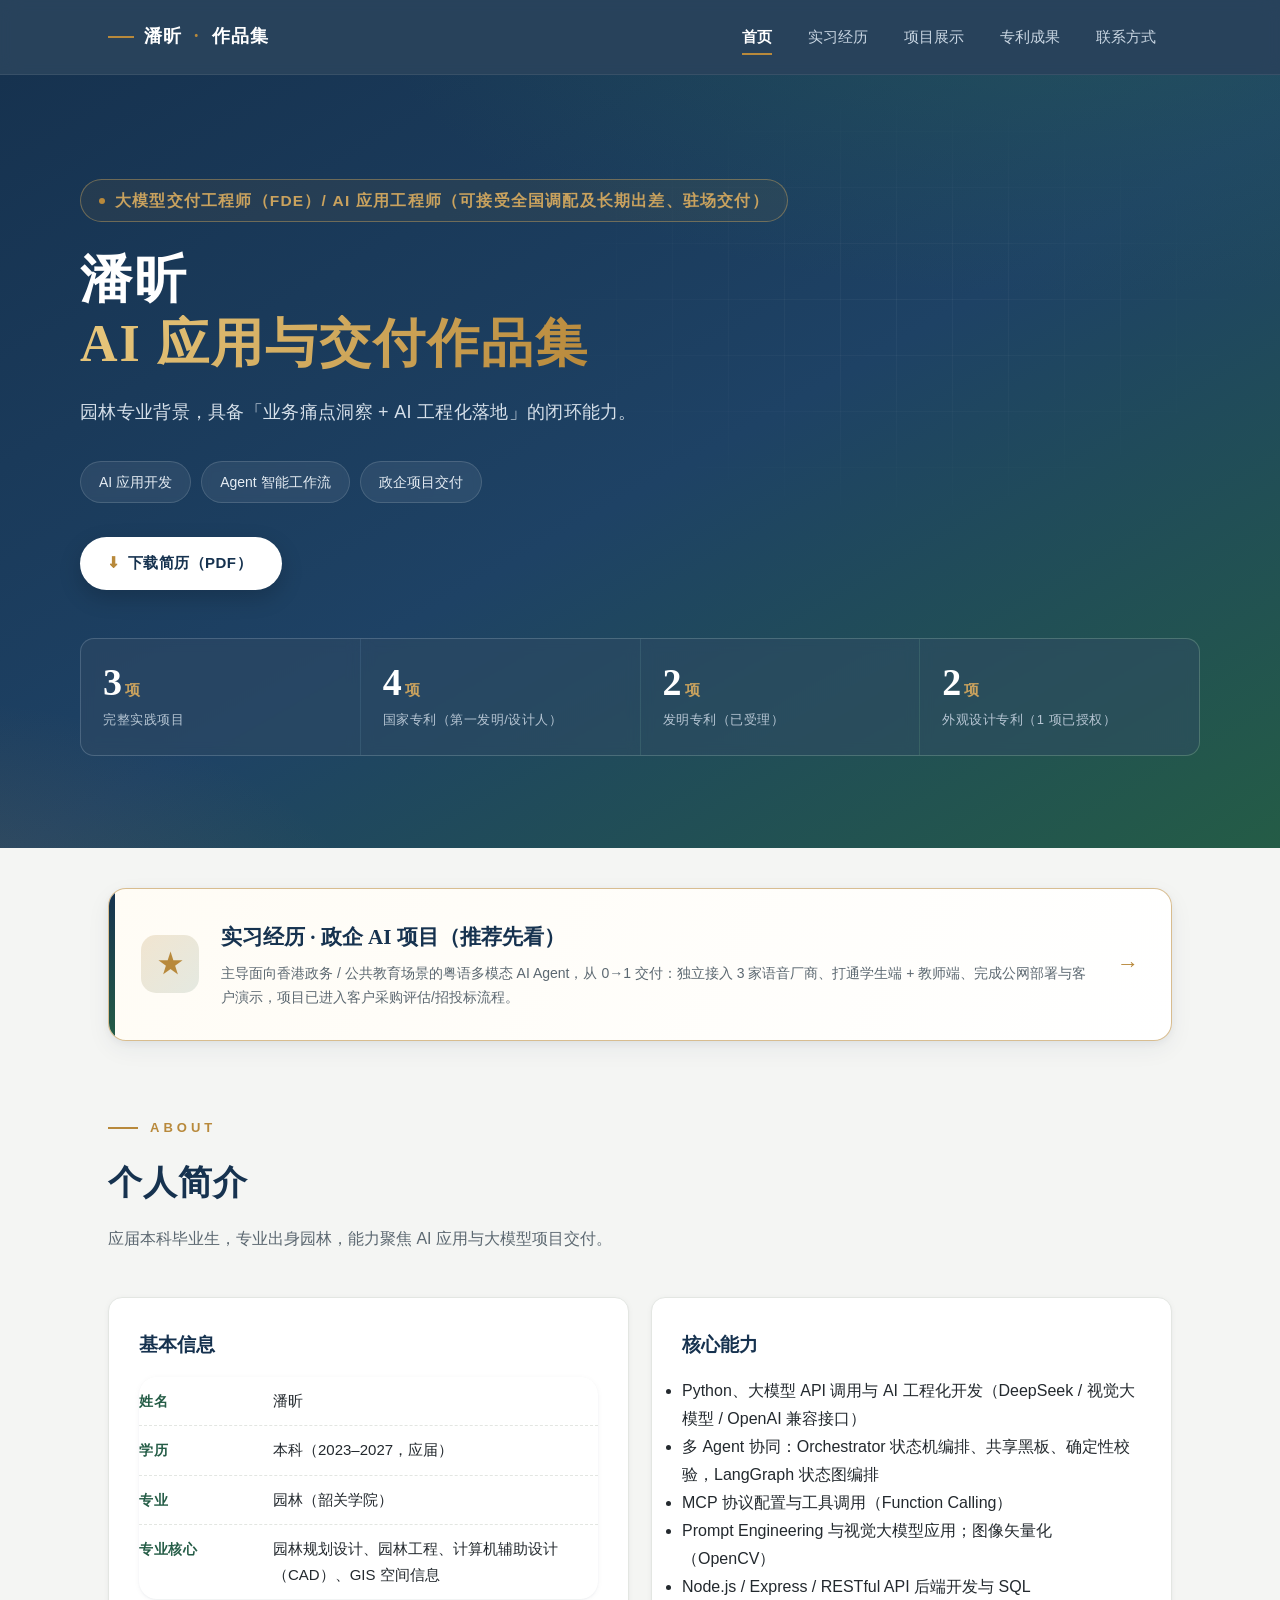
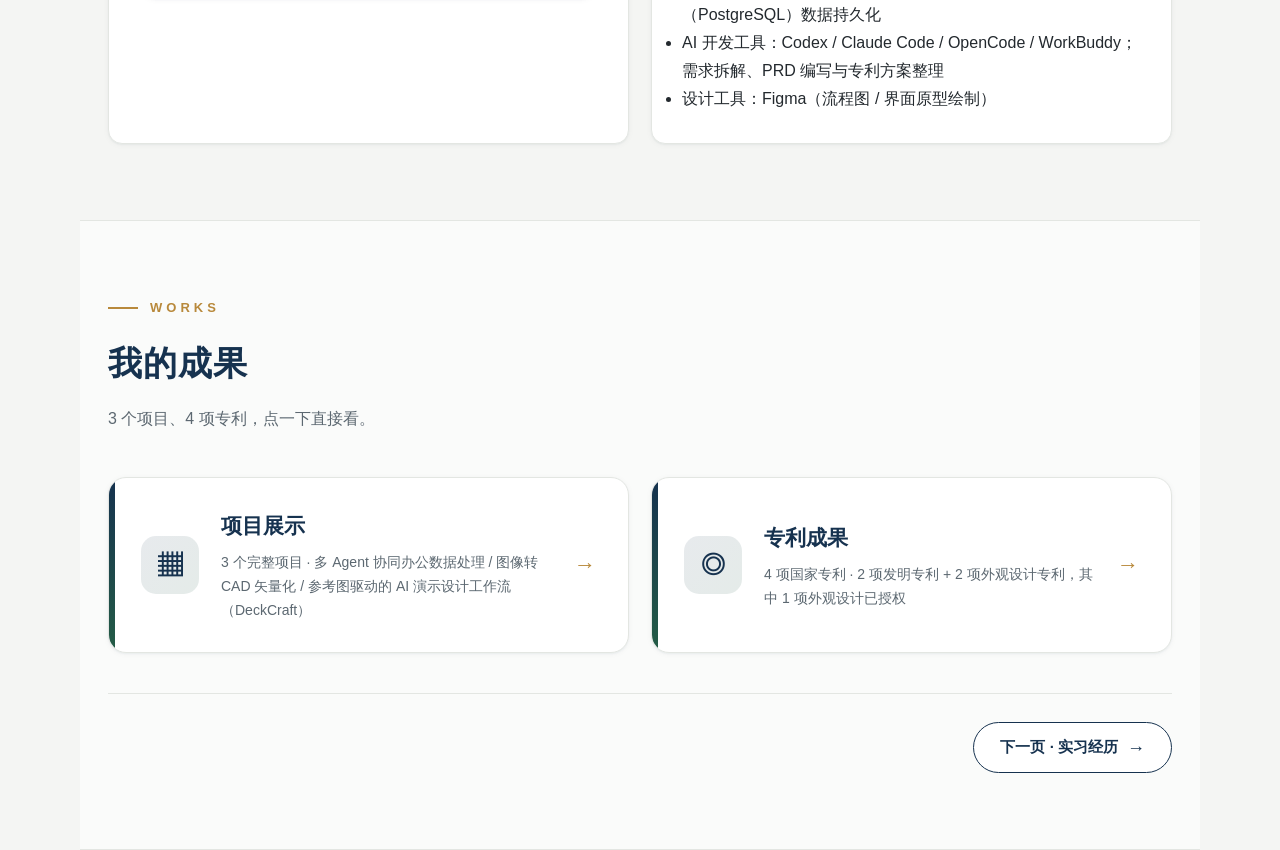
==== commit 2ec94a7e: "Add files via upload" ====
--- a/index.html
+++ b/index.html
@@ -26,7 +26,7 @@
   <div class="hero-inner">
     <span class="tag">大模型交付工程师（FDE）/ AI 应用工程师（可接受全国调配及长期出差、驻场交付）</span>
     <h1>潘昕<br><span class="accent">AI 应用与交付作品集</span></h1>
-    <p class="lead">园林专业背景，自学 Python 与 AI 工程化开发，具备「业务痛点洞察 + AI 工具落地」的闭环能力。</p>
+    <p class="lead">园林专业背景，具备「业务痛点洞察 + AI 工程化落地」的闭环能力。</p>
     <div class="keys">
       <span>AI 应用开发</span>
       <span>Agent 智能工作流</span>
@@ -78,7 +78,7 @@
         <li>Python、大模型 API 调用与 AI 工程化开发（DeepSeek / 视觉大模型 / OpenAI 兼容接口）</li>
         <li>多 Agent 协同：Orchestrator 状态机编排、共享黑板、确定性校验，LangGraph 状态图编排</li>
         <li>MCP 协议配置与工具调用（Function Calling）</li>
-        <li>Prompt Engineering 与视觉大模型应用；图像矢量化（OpenCV / RANSAC）</li>
+        <li>Prompt Engineering 与视觉大模型应用；图像矢量化（OpenCV）</li>
         <li>Node.js / Express / RESTful API 后端开发与 SQL（PostgreSQL）数据持久化</li>
         <li>AI 开发工具：Codex / Claude Code / OpenCode / WorkBuddy；需求拆解、PRD 编写与专利方案整理</li>
         <li>设计工具：Figma（流程图 / 界面原型绘制）</li>
@@ -118,14 +118,17 @@
 </section>
 
 <script>
-// 滚动显现
+// 滚动显现：内容默认可见，进入视口时淡入上移（无 JS / 打印 / 截图 均不空白）
 (function(){
   var els=document.querySelectorAll('.reveal');
-  if(!('IntersectionObserver' in window)){els.forEach(function(e){e.classList.add('in');});return;}
-  var io=new IntersectionObserver(function(es){
-    es.forEach(function(x){if(x.isIntersecting){x.target.classList.add('in');io.unobserve(x.target);}});
-  },{threshold:.12});
-  els.forEach(function(e){io.observe(e);});
+  function show(e){e.classList.add('in');}
+  var io=('IntersectionObserver' in window)?new IntersectionObserver(function(es){
+    es.forEach(function(x){if(x.isIntersecting){show(x.target);io.unobserve(x.target);}});
+  },{threshold:.12}):null;
+  els.forEach(function(e){
+    if(!io||e.getBoundingClientRect().top<(window.innerHeight||0)){show(e);}
+    else{io.observe(e);}
+  });
 })();
 </script>
 
--- a/style.css
+++ b/style.css
@@ -387,9 +387,11 @@
 }
 .footer b{color:#DCE6EF;font-weight:600;}
 
-/* ============ 滚动显现动效 ============ */
-.reveal{opacity:0;transform:translateY(24px);transition:opacity .7s ease,transform .7s ease;}
-.reveal.in{opacity:1;transform:none;}
+/* ============ 滚动显现动效（默认可见 · 进入视口时淡入上移，杜绝空白） ============ */
+.reveal{opacity:1;transform:none;}
+.reveal.in{animation:revealUp .7s ease both;}
+@keyframes revealUp{from{opacity:0;transform:translateY(24px);}to{opacity:1;transform:none;}}
+@media (prefers-reduced-motion:reduce){.reveal.in{animation:none;}}
 
 /* ============ 响应式 ============ */
 @media (max-width:880px){
@@ -419,8 +421,11 @@
   body{background:#fff;color:#000;}
   .hero{background:#16324F !important;-webkit-print-color-adjust:exact;print-color-adjust:exact;padding:40px 0;}
   .section{padding:24px 0;}
-  .project,.card,.patent,.contact-card{box-shadow:none;border:1px solid #bbb;break-inside:avoid;}
-  .reveal{opacity:1 !important;transform:none !important;}
+  .project,.card,.patent,.contact-card{box-shadow:none;border:1px solid #bbb;}
+  .card,.patent,.contact-card,figure,.imgs,.ph{break-inside:avoid;}
+  .project{break-inside:auto;}
+  .section-head,.ph{break-after:avoid;}
+  .reveal,.reveal.in{opacity:1 !important;transform:none !important;animation:none !important;}
   a{color:#000;}
 }
 
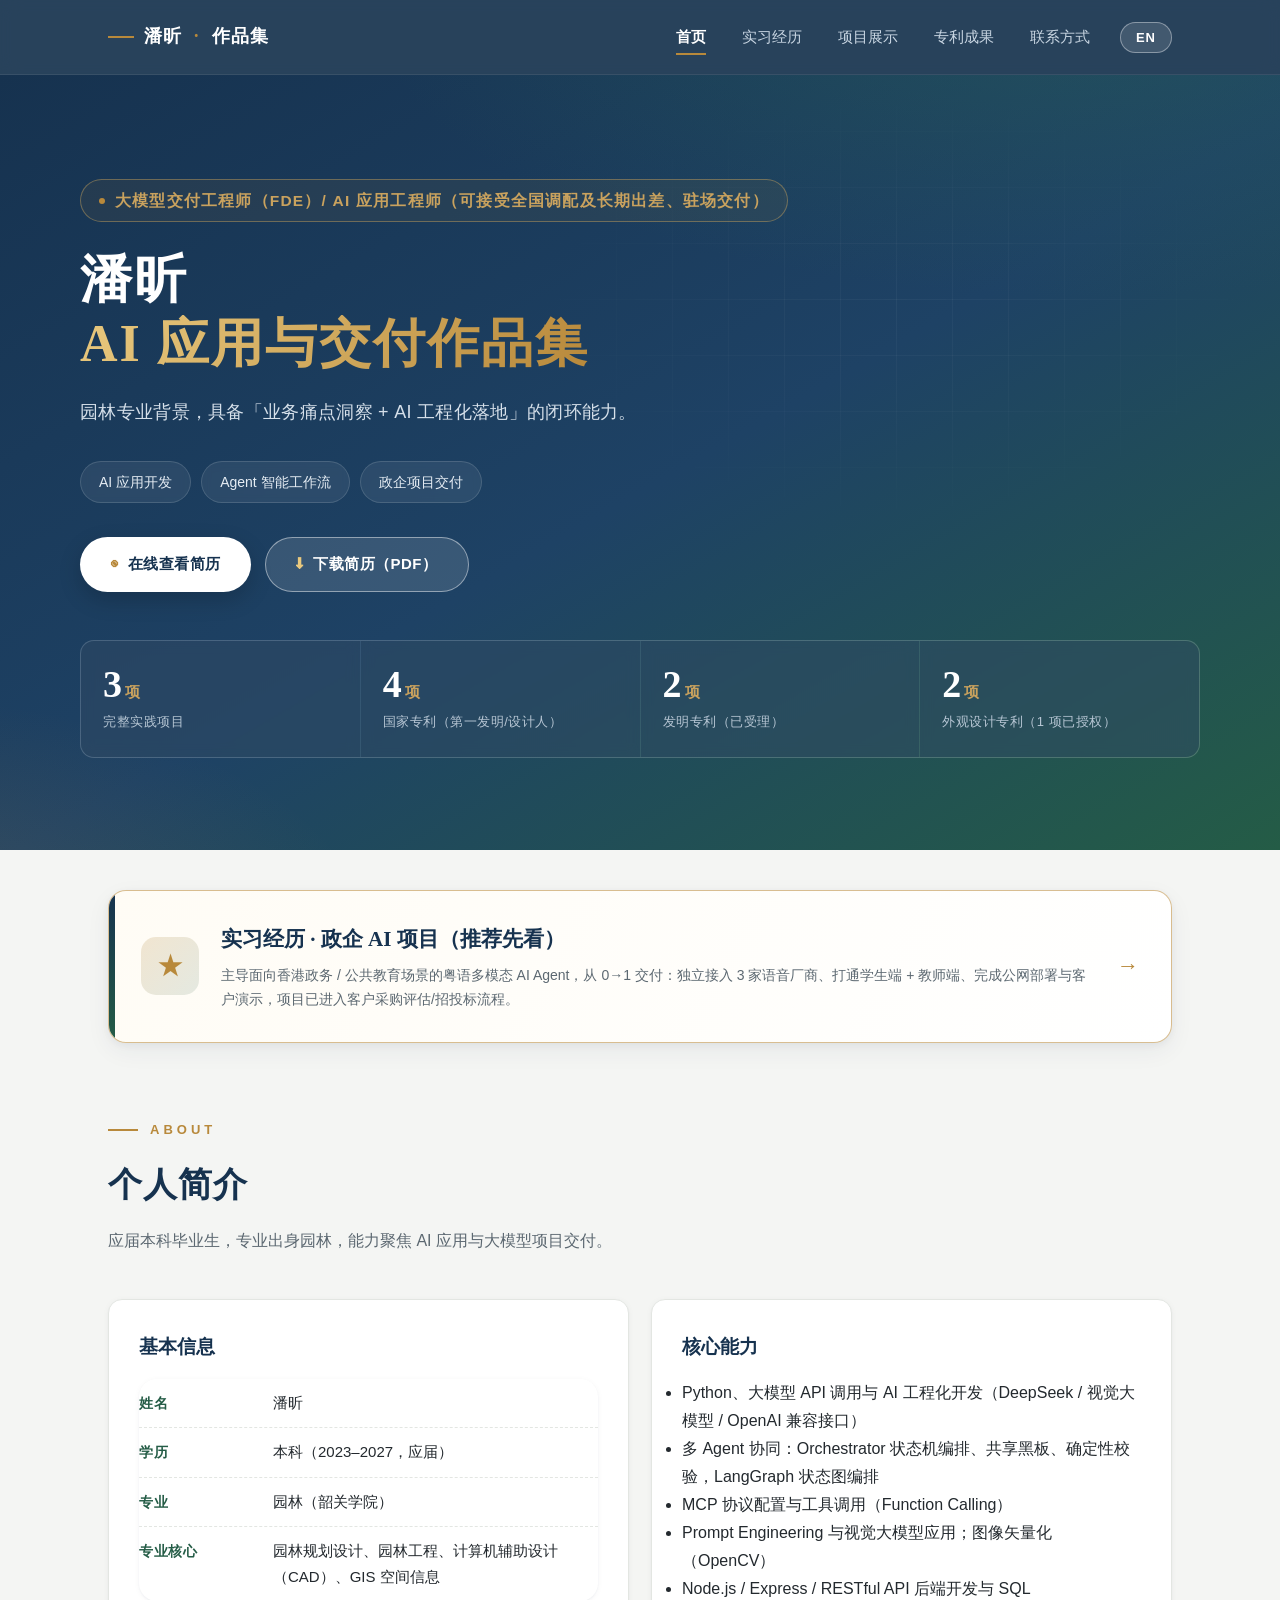
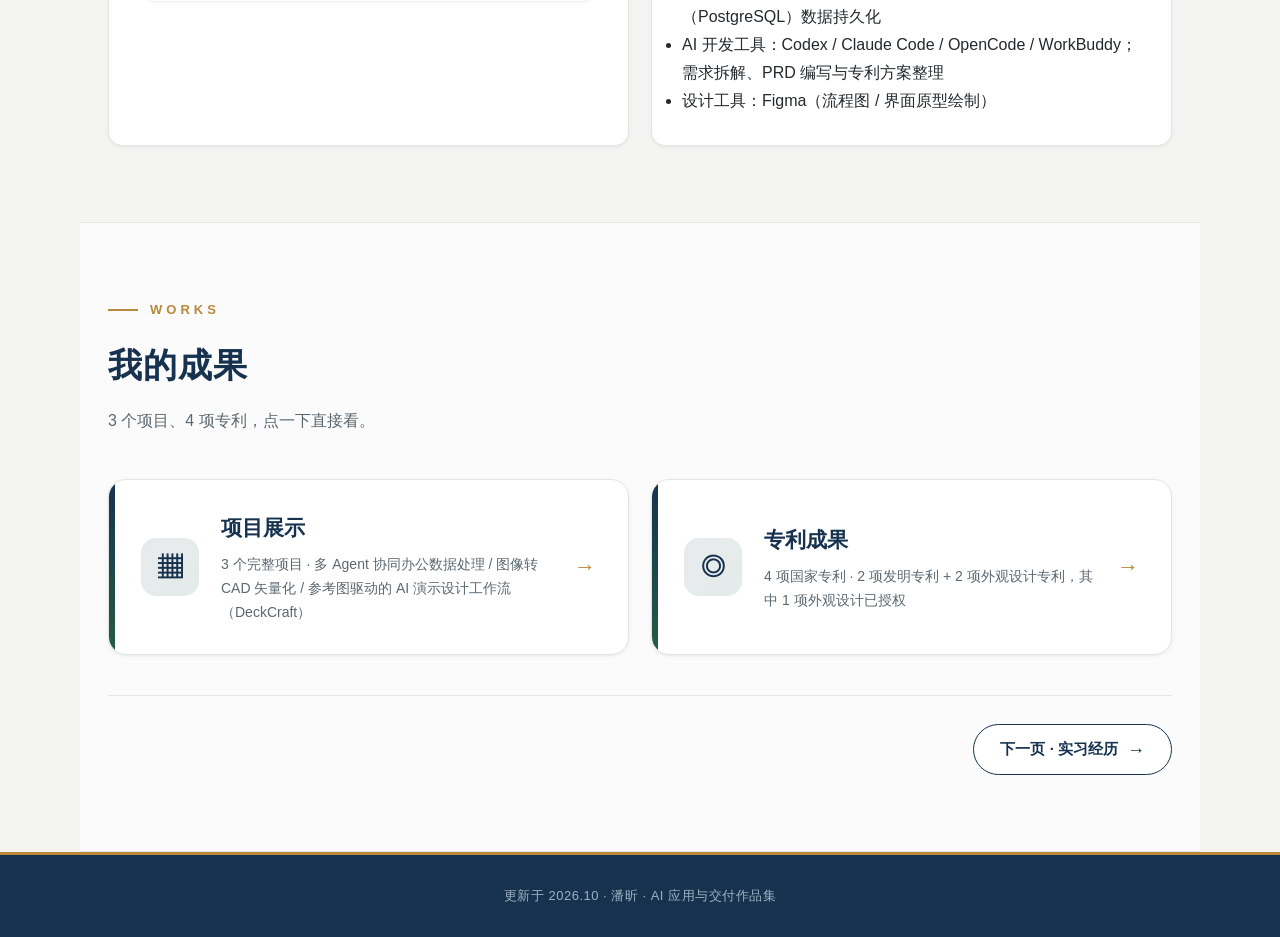
==== commit d829aab7: "Add files via upload" ====
--- a/index.html
+++ b/index.html
@@ -5,6 +5,7 @@
 <meta name="viewport" content="width=device-width, initial-scale=1.0">
 <title>潘昕 · AI 应用与交付作品集</title>
 <link rel="stylesheet" href="style.css">
+<script src="lang.js" defer></script>
 </head>
 <body>
 
@@ -33,7 +34,8 @@
       <span>政企项目交付</span>
     </div>
     <div class="hero-actions">
-      <a class="hero-btn" href="resume.pdf" download><span class="ic">⬇</span> 下载简历（PDF）</a>
+      <a class="hero-btn" href="resume.pdf" target="_blank" rel="noopener"><span class="ic">◉</span> 在线查看简历</a>
+      <a class="hero-btn ghost" href="resume.pdf" download><span class="ic">⬇</span> 下载简历（PDF）</a>
     </div>
     <div class="facts">
       <div><div class="n">3<em>项</em></div><div class="l">完整实践项目</div></div>
@@ -132,6 +134,8 @@
 })();
 </script>
 
+<footer class="footer">更新于 2026.10 · 潘昕 · AI 应用与交付作品集</footer>
+
 <nav class="bottom-nav">
   <a href="index.html" class="active"><span class="bi">⌂</span>首页</a>
   <a href="internship.html"><span class="bi">◈</span>实习</a>
--- a/style.css
+++ b/style.css
@@ -507,3 +507,23 @@
 }
 .hero-btn:hover{transform:translateY(-2px);box-shadow:0 12px 30px rgba(0,0,0,.26);}
 .hero-btn .ic{color:var(--gold);}
+.hero-btn.ghost{background:rgba(255,255,255,.12);color:#fff;border:1px solid rgba(255,255,255,.45);box-shadow:none;}
+.hero-btn.ghost:hover{background:rgba(255,255,255,.22);box-shadow:none;}
+.hero-btn.ghost .ic{color:#E8C87E;}
+
+/* 简历更新日期 */
+.resume-date{text-align:center;color:var(--muted-2);font-size:13px;margin-top:12px;letter-spacing:.5px;}
+
+/* ============ 中英文切换按钮 ============ */
+.lang-switch{
+  margin-left:14px;flex-shrink:0;cursor:pointer;
+  font-family:var(--sans);font-size:13px;font-weight:700;letter-spacing:1px;line-height:1;
+  color:#fff;background:rgba(255,255,255,.12);
+  border:1px solid rgba(255,255,255,.38);
+  padding:8px 15px;border-radius:999px;
+  transition:background .25s,border-color .25s,color .25s;
+}
+.lang-switch:hover{background:rgba(255,255,255,.24);border-color:rgba(200,162,94,.75);color:#fff;}
+@media (min-width:881px){ .nav-links{margin-left:auto;} }
+.page-ind{margin-left:auto;}
+@media print{ .lang-switch{display:none !important;} }
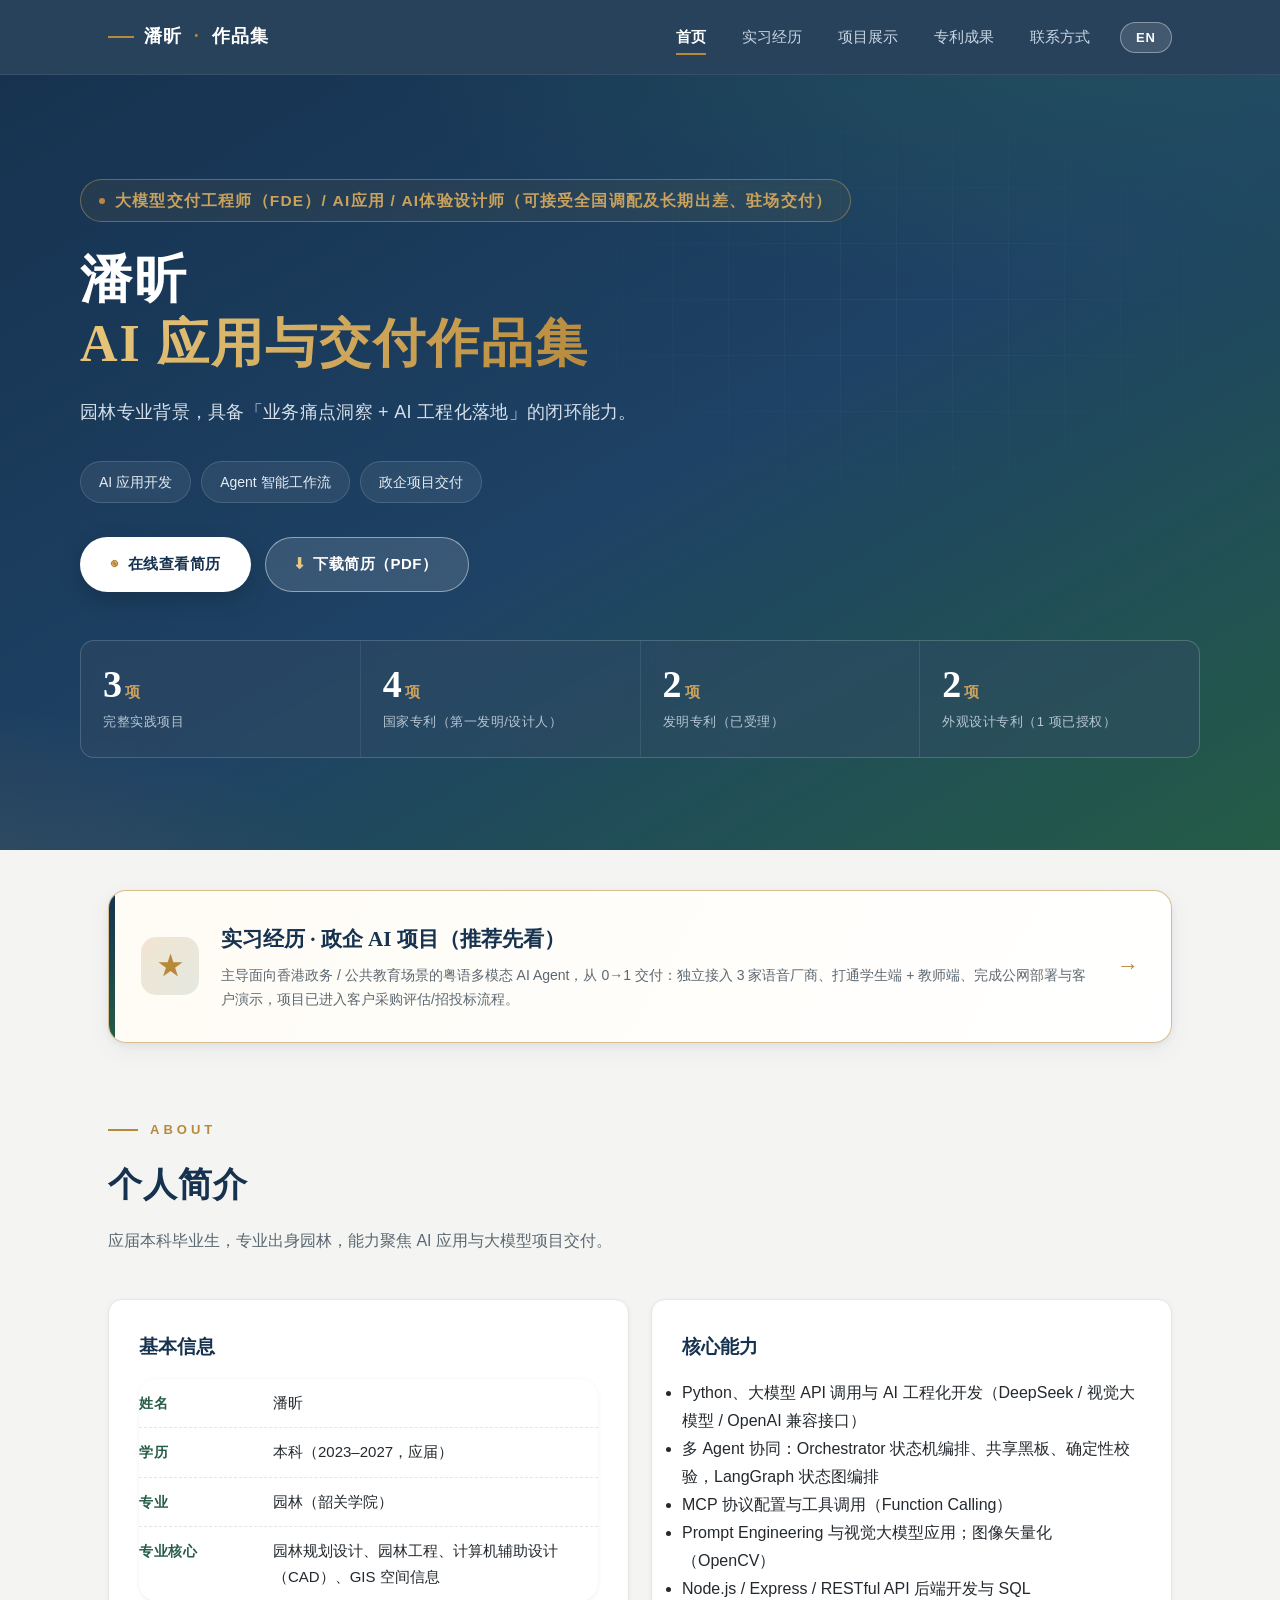
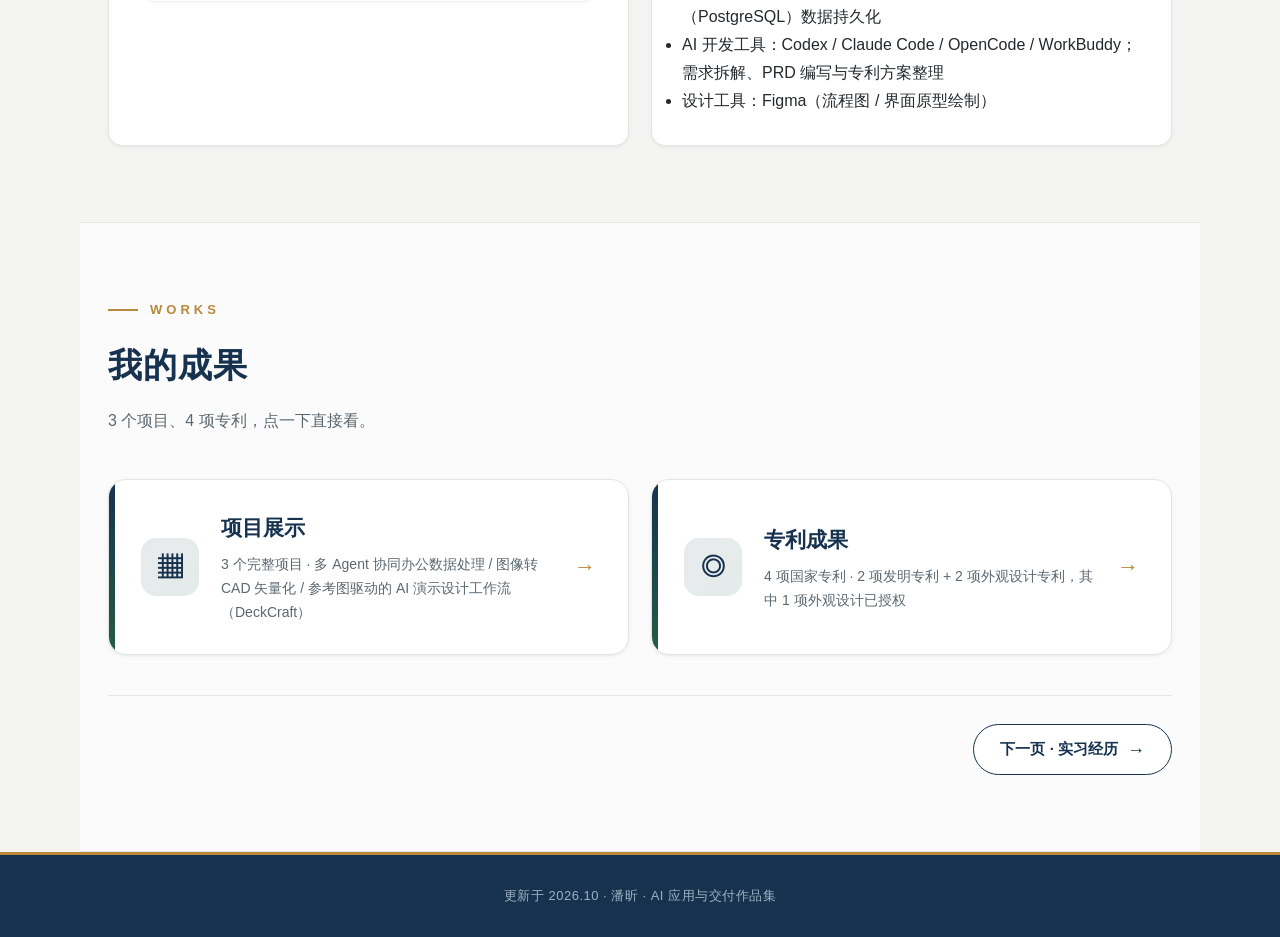
==== commit 77179ec0: "Add files via upload" ====
--- a/index.html
+++ b/index.html
@@ -25,7 +25,7 @@
 
 <header class="hero">
   <div class="hero-inner">
-    <span class="tag">大模型交付工程师（FDE）/ AI 应用工程师（可接受全国调配及长期出差、驻场交付）</span>
+    <span class="tag">大模型交付工程师（FDE）/ AI应用 / AI体验设计师（可接受全国调配及长期出差、驻场交付）</span>
     <h1>潘昕<br><span class="accent">AI 应用与交付作品集</span></h1>
     <p class="lead">园林专业背景，具备「业务痛点洞察 + AI 工程化落地」的闭环能力。</p>
     <div class="keys">
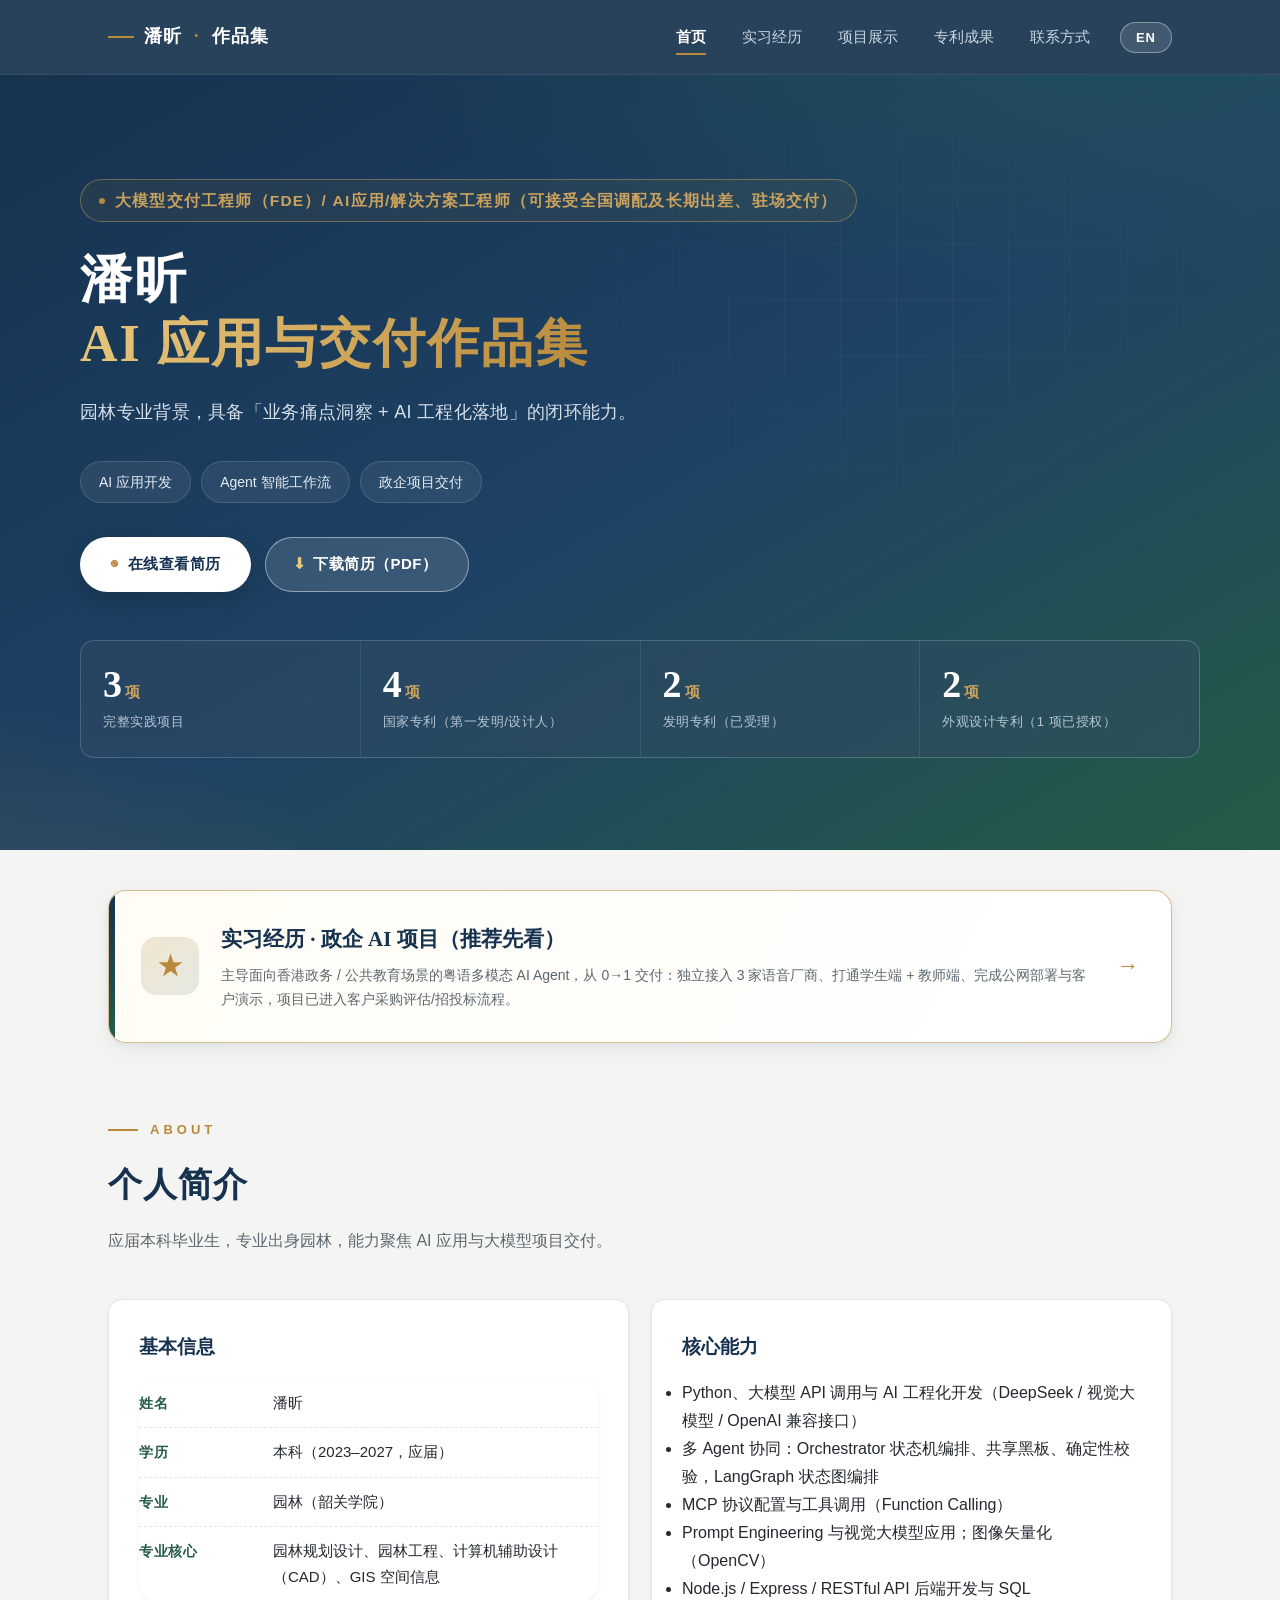
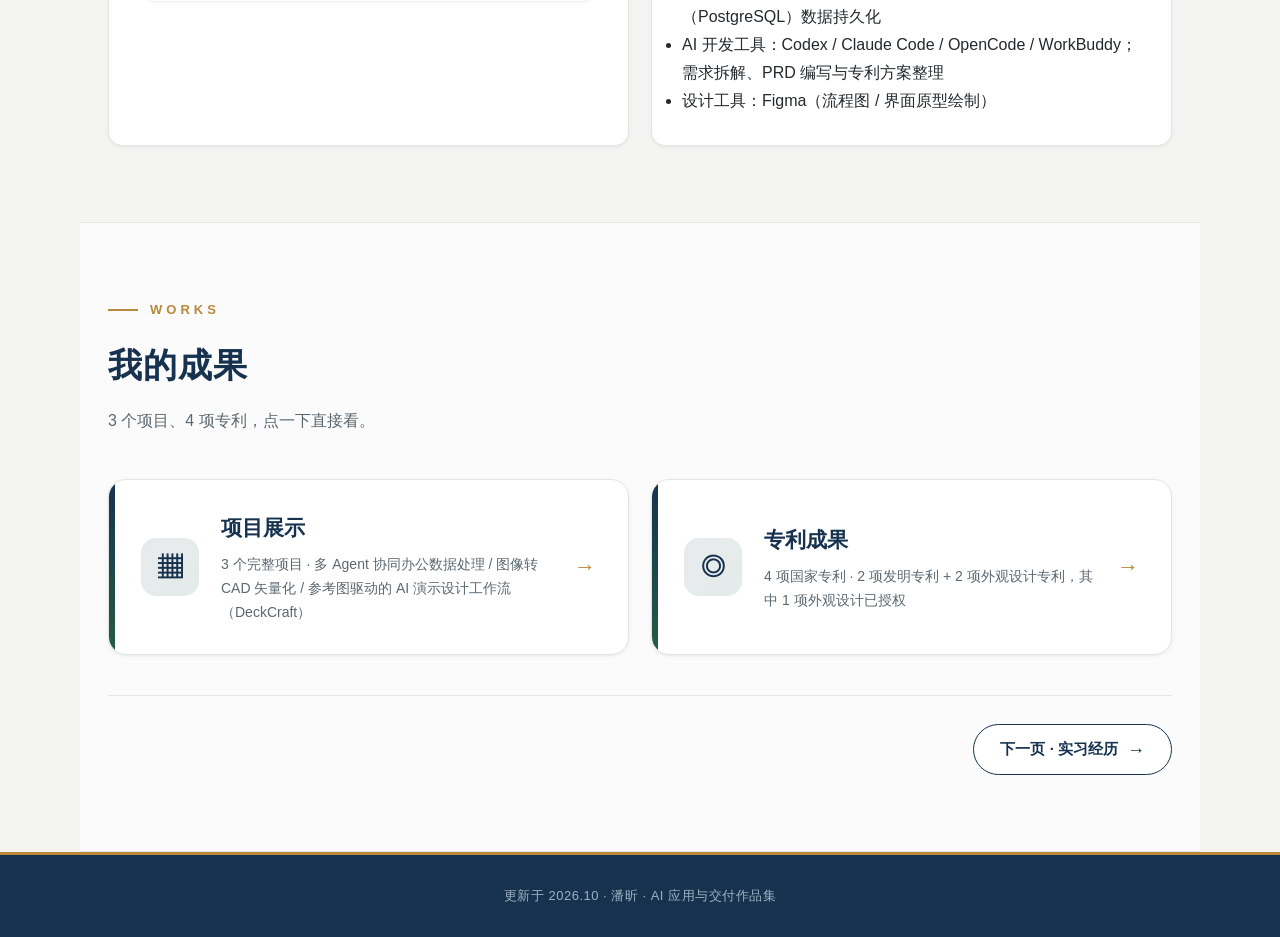
==== commit 877ffeff: "Add files via upload" ====
--- a/index.html
+++ b/index.html
@@ -25,7 +25,7 @@
 
 <header class="hero">
   <div class="hero-inner">
-    <span class="tag">大模型交付工程师（FDE）/ AI应用 / AI体验设计师（可接受全国调配及长期出差、驻场交付）</span>
+    <span class="tag">大模型交付工程师（FDE）/ AI应用/解决方案工程师（可接受全国调配及长期出差、驻场交付）</span>
     <h1>潘昕<br><span class="accent">AI 应用与交付作品集</span></h1>
     <p class="lead">园林专业背景，具备「业务痛点洞察 + AI 工程化落地」的闭环能力。</p>
     <div class="keys">
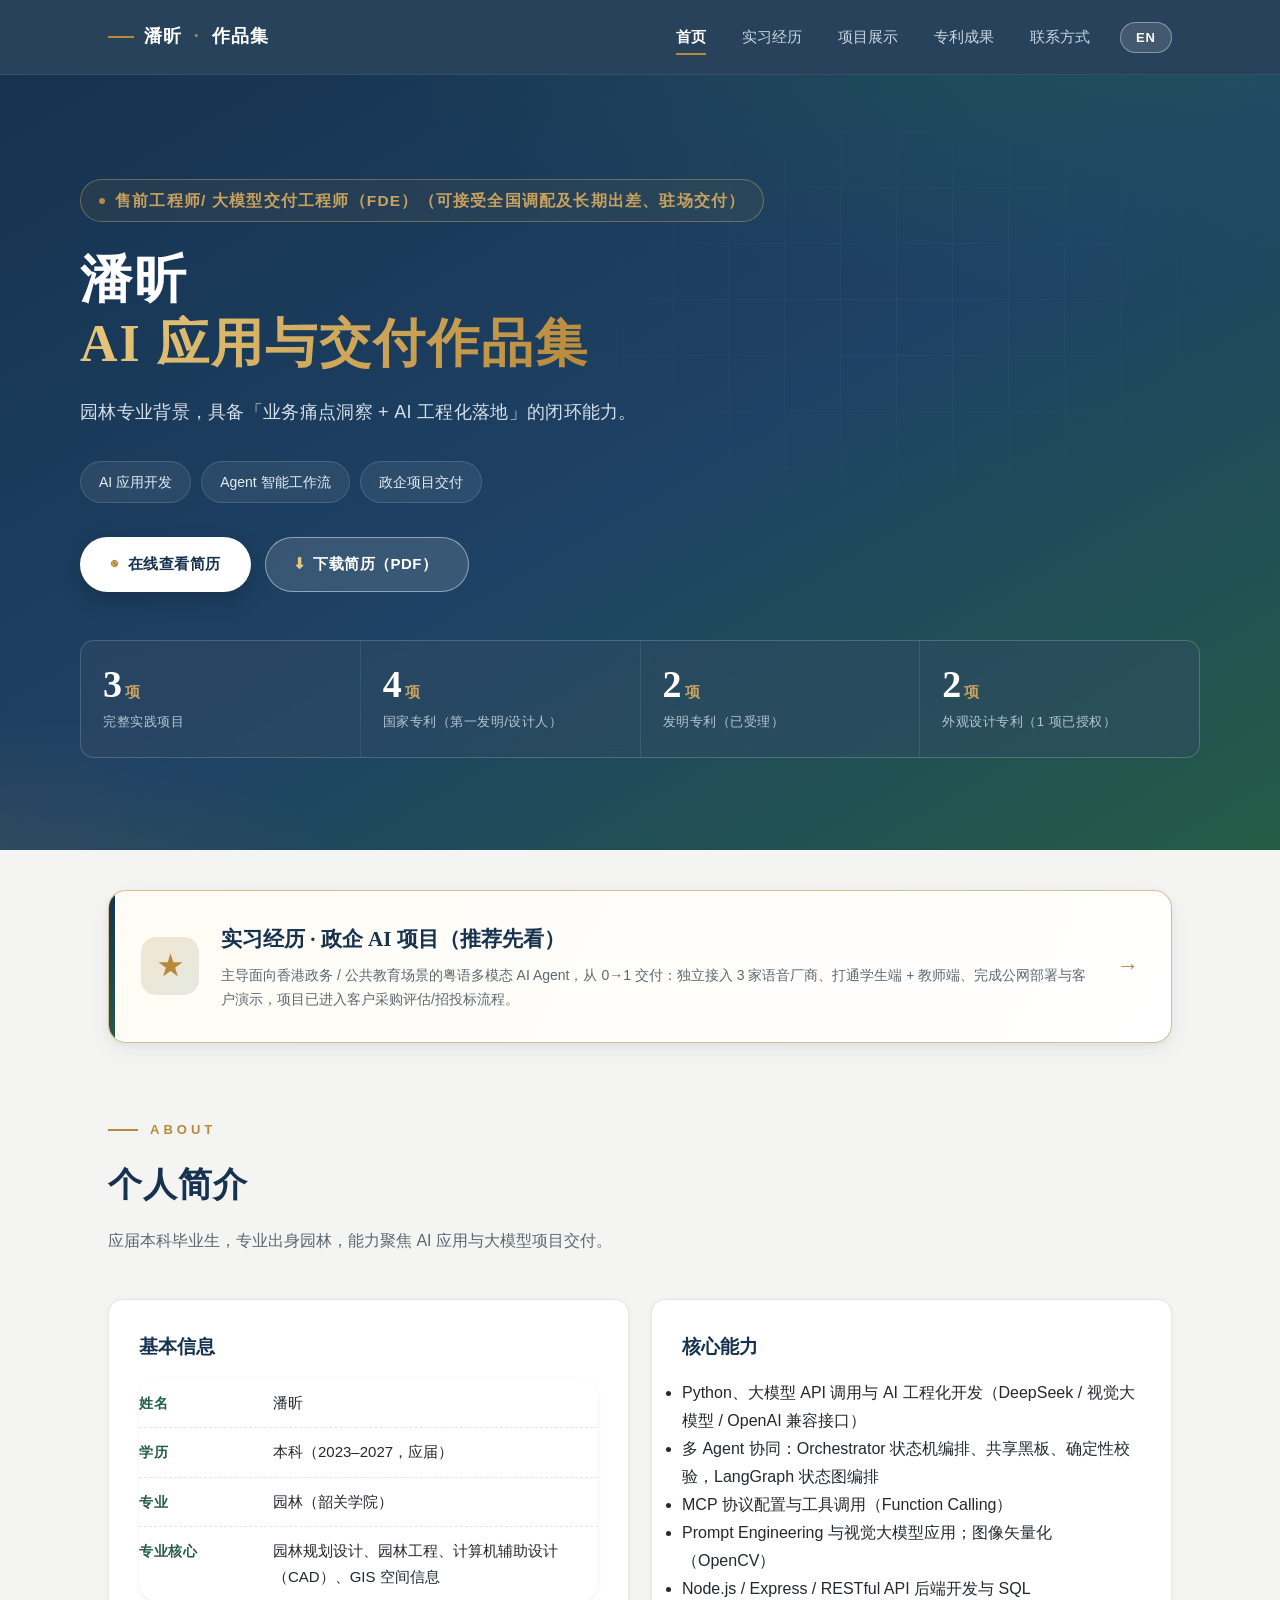
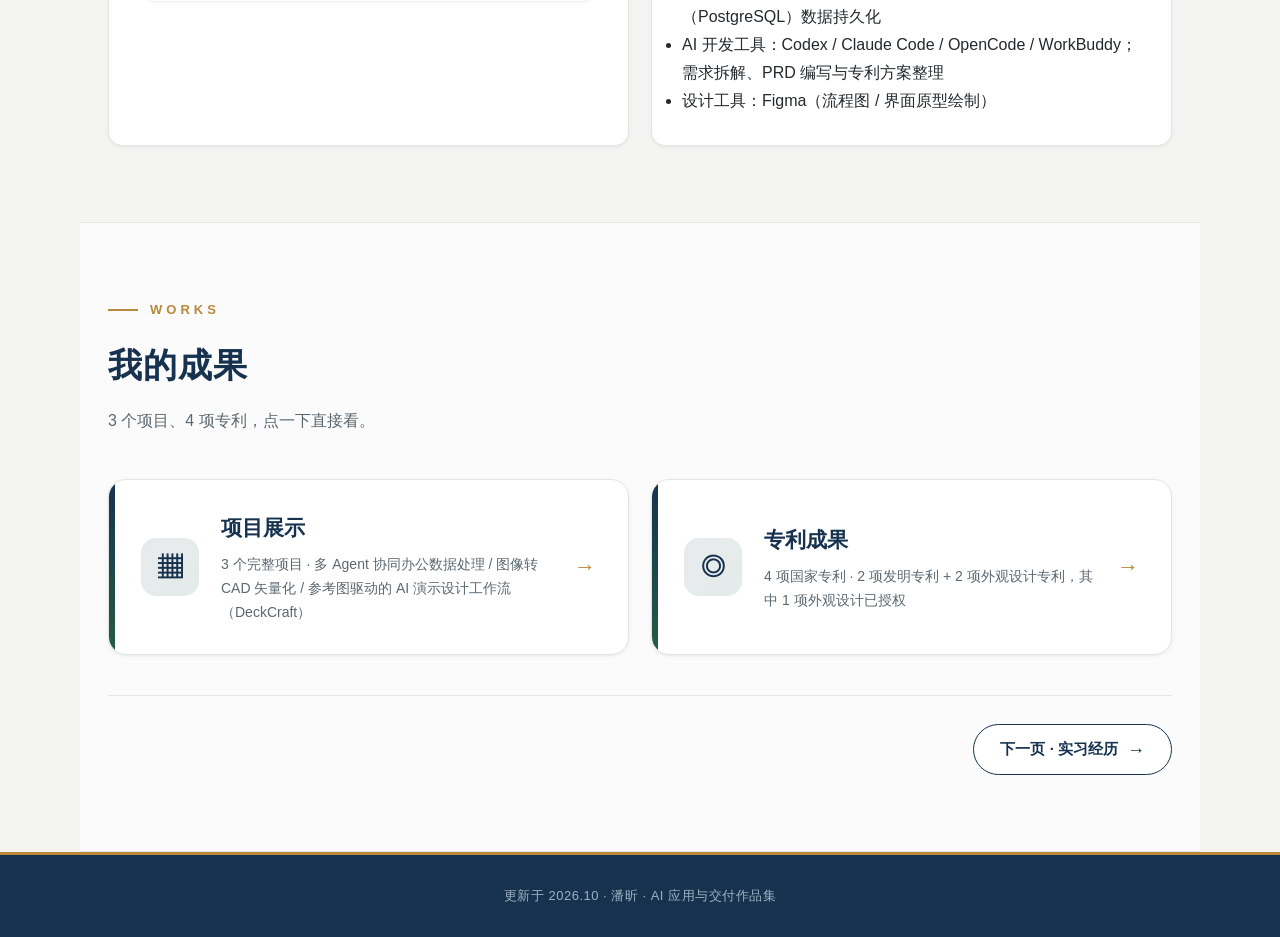
==== commit b4944f58: "Add files via upload" ====
--- a/index.html
+++ b/index.html
@@ -25,7 +25,7 @@
 
 <header class="hero">
   <div class="hero-inner">
-    <span class="tag">大模型交付工程师（FDE）/ AI应用/解决方案工程师（可接受全国调配及长期出差、驻场交付）</span>
+    <span class="tag">售前工程师/ 大模型交付工程师（FDE）（可接受全国调配及长期出差、驻场交付）</span>
     <h1>潘昕<br><span class="accent">AI 应用与交付作品集</span></h1>
     <p class="lead">园林专业背景，具备「业务痛点洞察 + AI 工程化落地」的闭环能力。</p>
     <div class="keys">
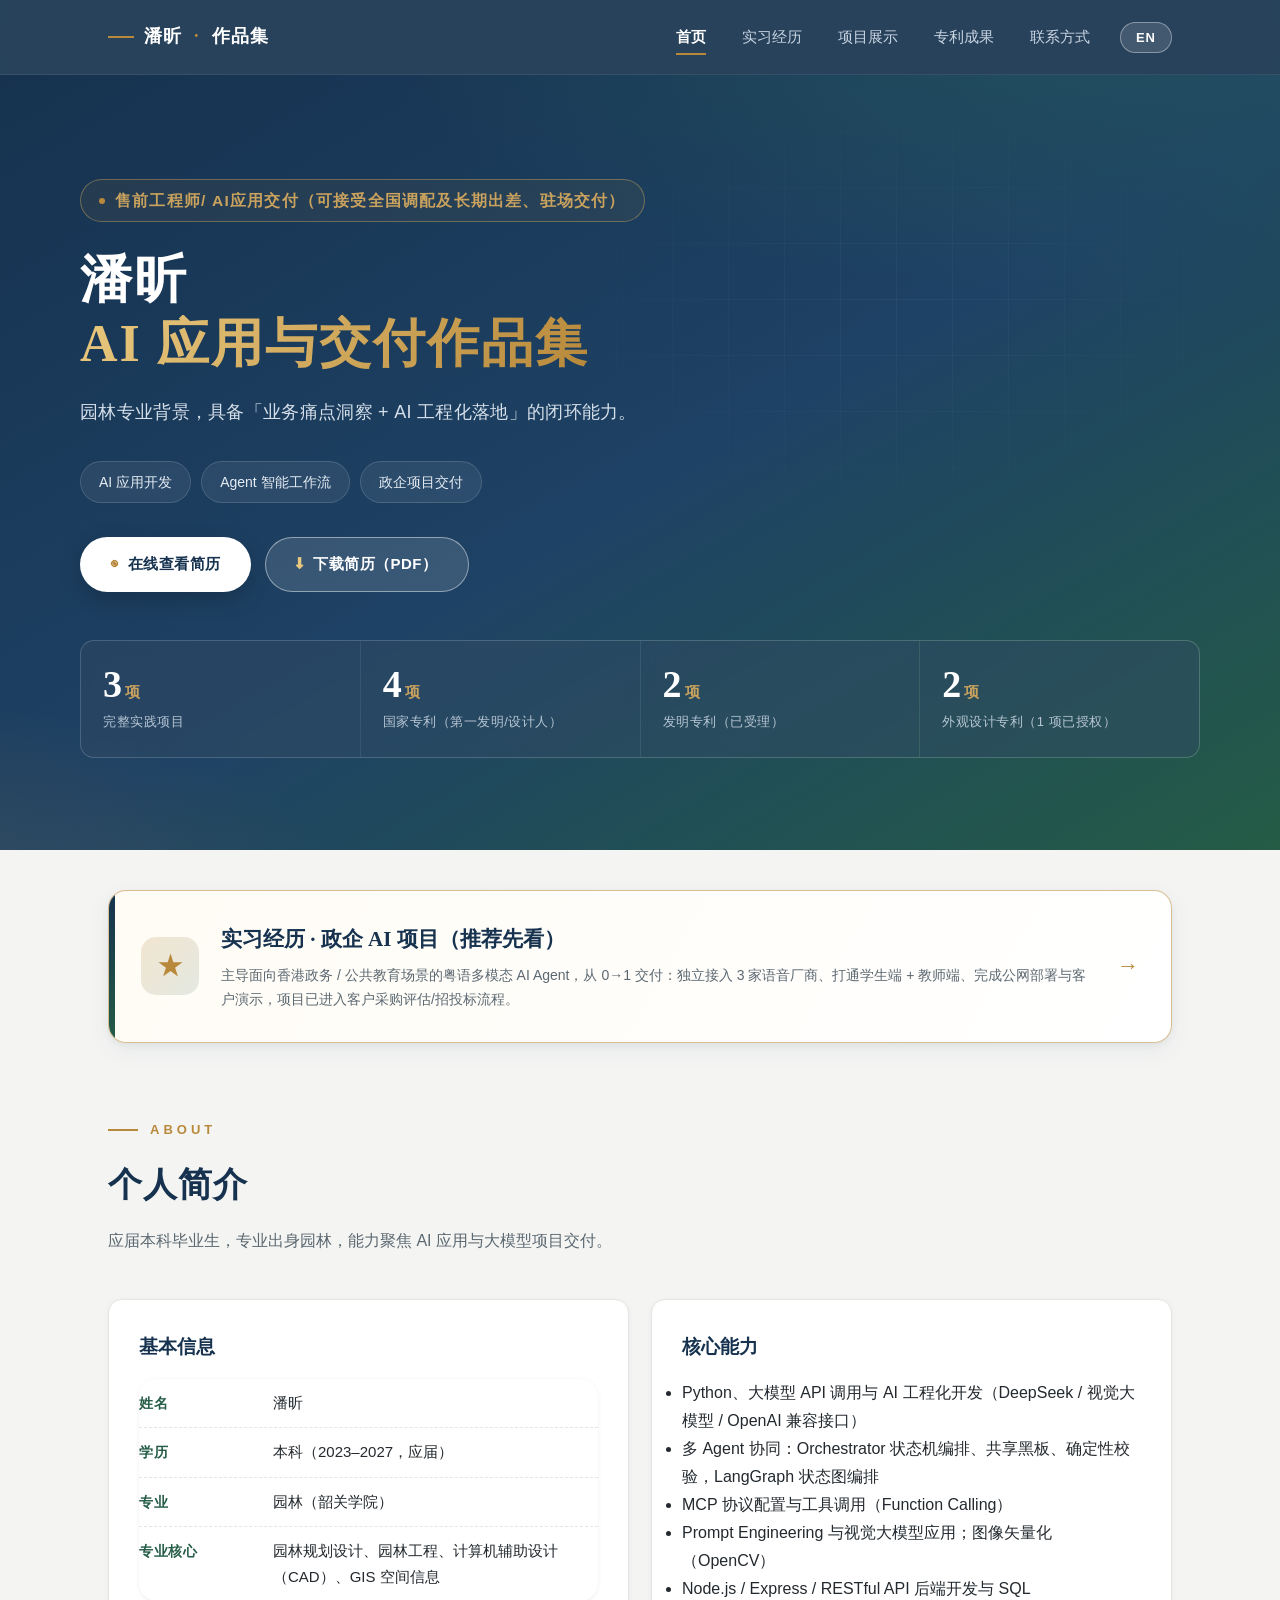
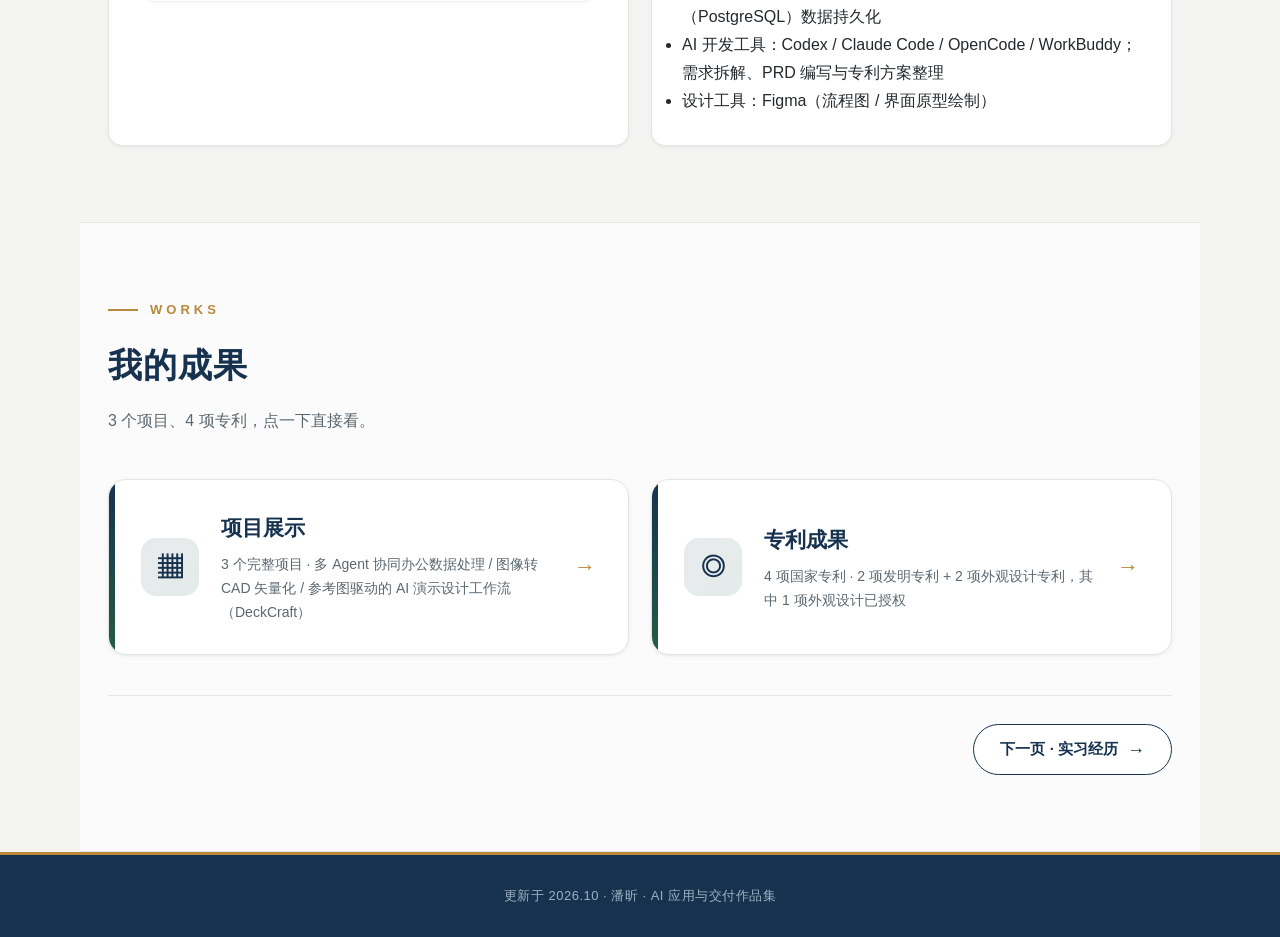
==== commit 9d638f66: "Add files via upload" ====
--- a/index.html
+++ b/index.html
@@ -25,7 +25,7 @@
 
 <header class="hero">
   <div class="hero-inner">
-    <span class="tag">售前工程师/ 大模型交付工程师（FDE）（可接受全国调配及长期出差、驻场交付）</span>
+    <span class="tag">售前工程师/ AI应用交付（可接受全国调配及长期出差、驻场交付）</span>
     <h1>潘昕<br><span class="accent">AI 应用与交付作品集</span></h1>
     <p class="lead">园林专业背景，具备「业务痛点洞察 + AI 工程化落地」的闭环能力。</p>
     <div class="keys">
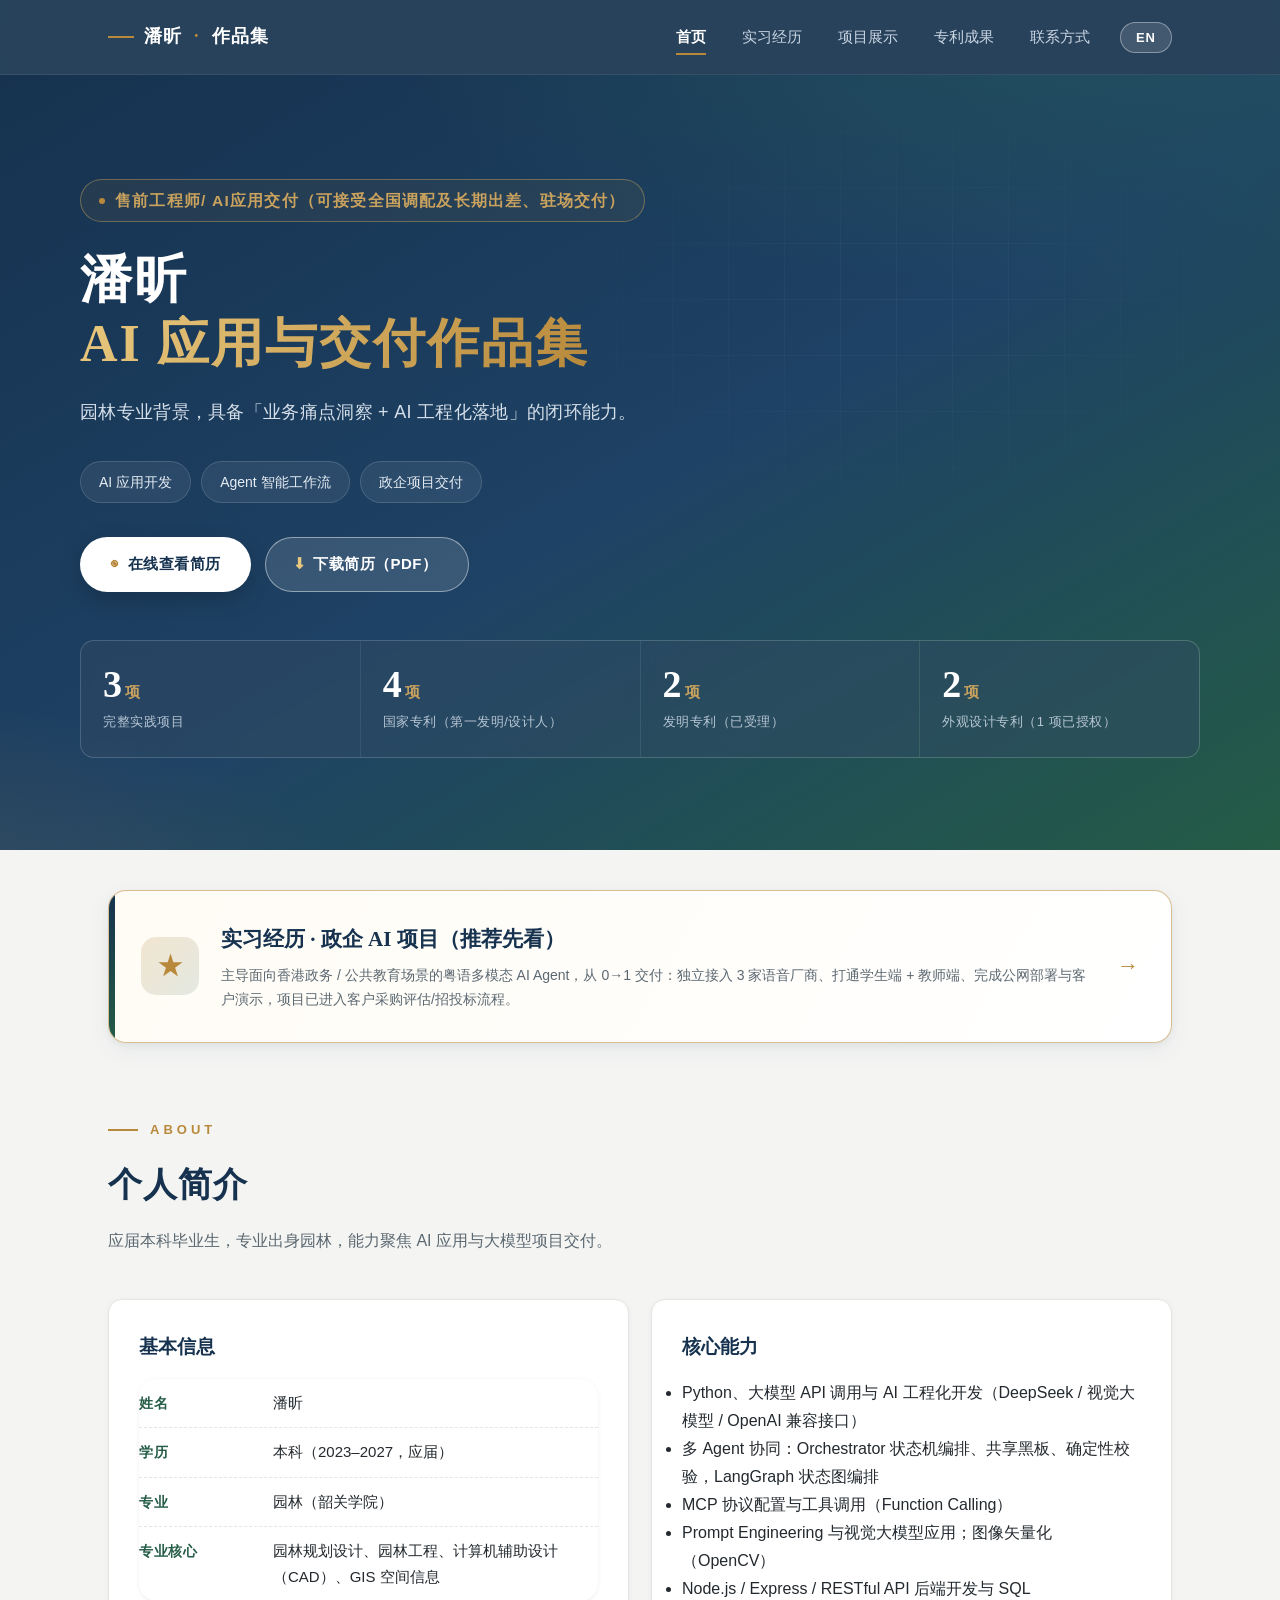
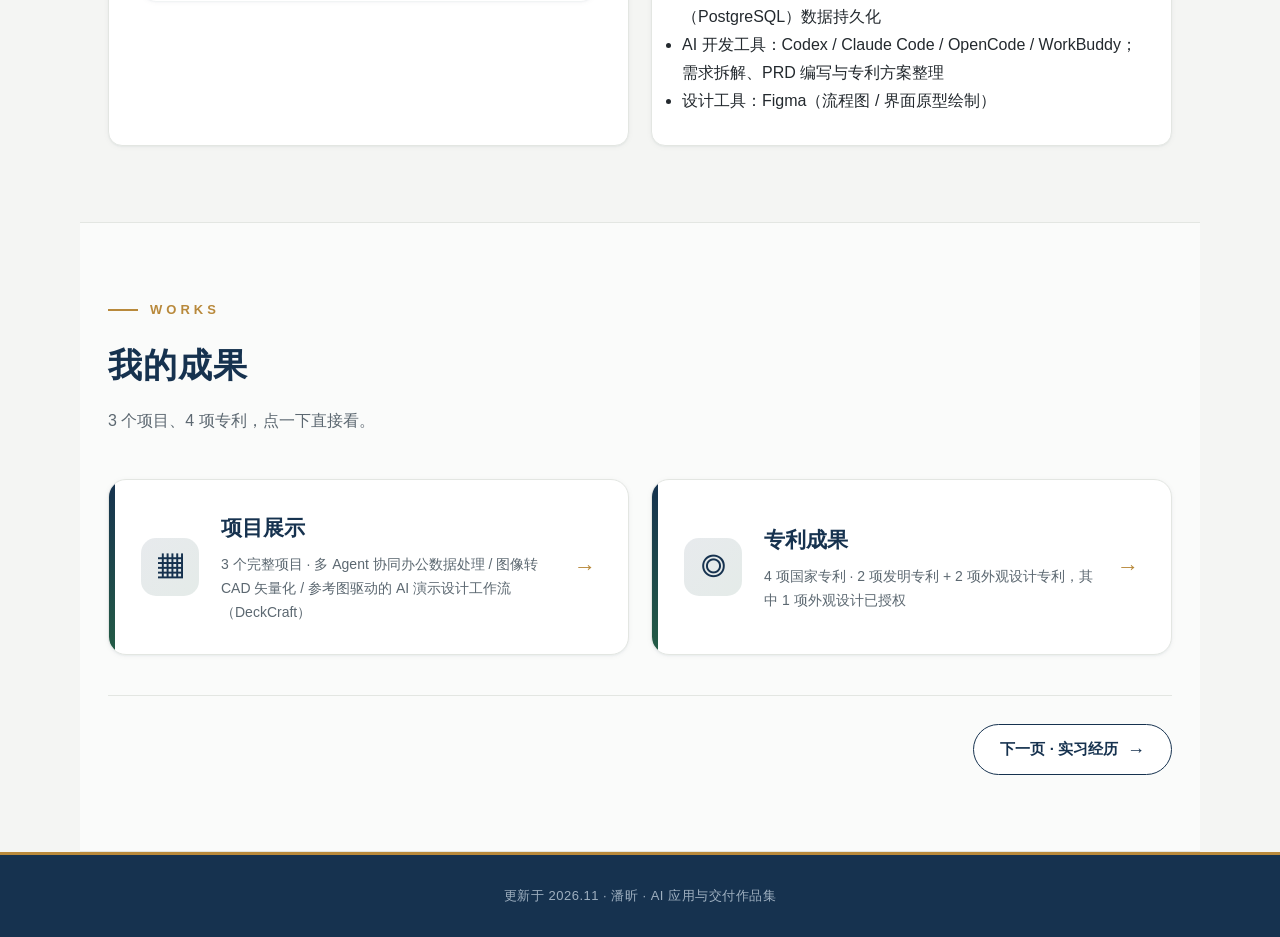
==== commit 2a92f18a: "Add files via upload" ====
--- a/index.html
+++ b/index.html
@@ -134,7 +134,7 @@
 })();
 </script>
 
-<footer class="footer">更新于 2026.10 · 潘昕 · AI 应用与交付作品集</footer>
+<footer class="footer">更新于 2026.11 · 潘昕 · AI 应用与交付作品集</footer>
 
 <nav class="bottom-nav">
   <a href="index.html" class="active"><span class="bi">⌂</span>首页</a>
